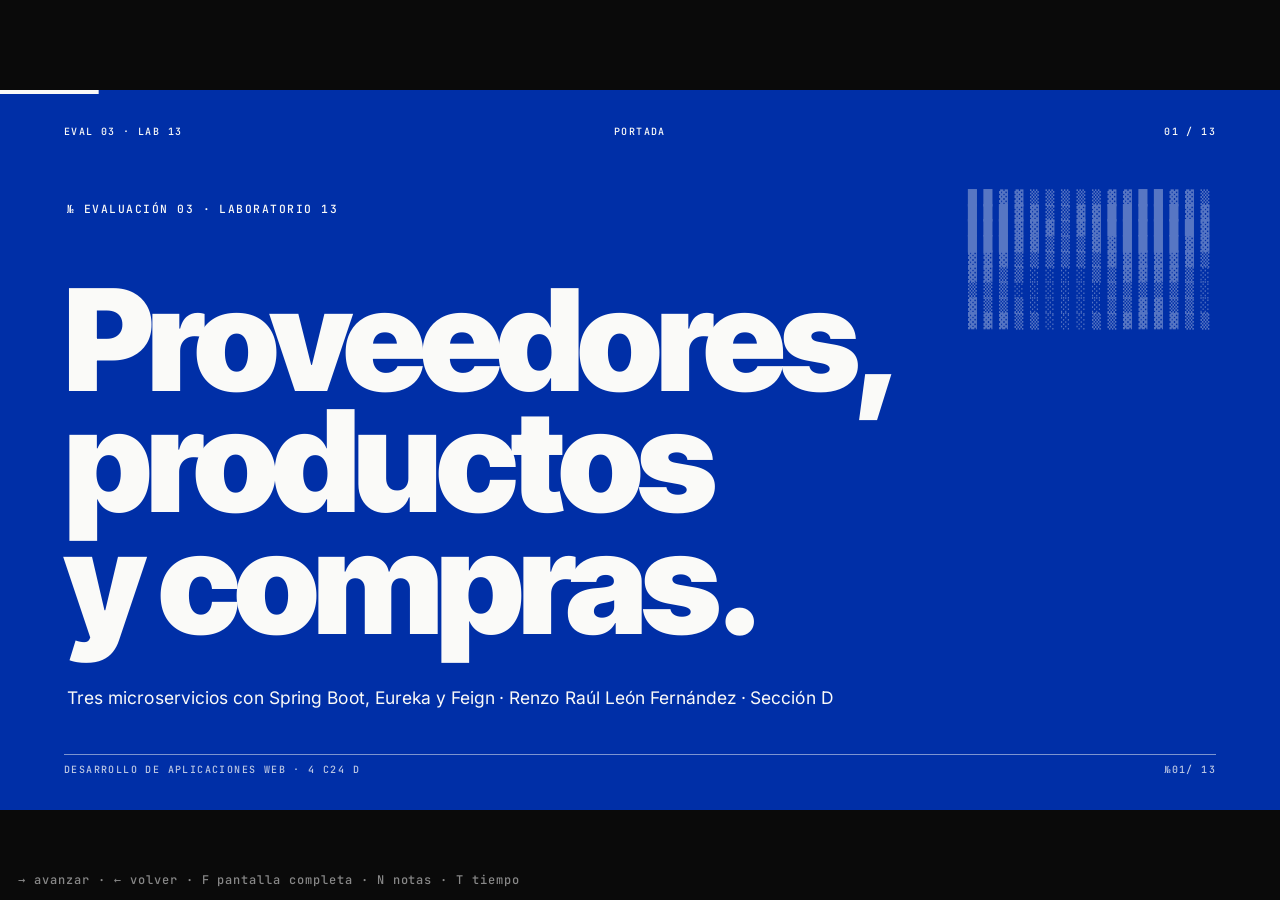
==== presentacion/index.html @ 19fa61cd "Agrega la presentación para la sustentación" ====
<!DOCTYPE html>
<html lang="es">
<head>
<meta charset="UTF-8">
<meta name="viewport" content="width=device-width, initial-scale=1">
<title>Proveedores y compras</title>
<link rel="stylesheet" href="fuentes.css">
<style>
:root{
  --ikb:#002FA7; --paper:#fafaf8; --ink:#0a0a0a; --gris:#ecebe6; --gris2:#d9d8d2; --rojo:#c8102e;
  --disp:'Inter Tight','Inter',system-ui,sans-serif; --body:'Inter',system-ui,sans-serif; --mono:'JetBrains Mono',ui-monospace,monospace;
  --e:cubic-bezier(.2,.7,.1,1);
}
*{box-sizing:border-box;margin:0;padding:0;border-radius:0}
html,body{height:100%;background:var(--ink);overflow:hidden}
body{font-family:var(--body);color:var(--ink);-webkit-font-smoothing:antialiased}

/* Lienzo fijo 1920x1080 que se escala a la ventana */
#escenario{position:absolute;left:50%;top:50%;width:1920px;height:1080px;transform-origin:0 0}
.slide{position:absolute;inset:0;padding:72px 96px;display:none;background:var(--paper);overflow:hidden}
.slide.is-active{display:block}
.slide.ikb{background:var(--ikb);color:var(--paper)}
.slide.negro{background:var(--ink);color:var(--paper)}

/* Cromo de cada diapositiva */
.cromo{position:absolute;left:96px;right:96px;display:flex;justify-content:space-between;font:500 15px/1 var(--mono);text-transform:uppercase;letter-spacing:.14em}
.cromo.arriba{top:56px}
.cromo.abajo{bottom:52px;border-top:1px solid currentColor;padding-top:16px;opacity:.75}
.cromo span:nth-child(2){position:absolute;left:50%;transform:translateX(-50%)}

/* Tipografía */
.etq{font:500 17px/1 var(--mono);text-transform:uppercase;letter-spacing:.16em;color:var(--ikb)}
.ikb .etq,.negro .etq{color:var(--paper);opacity:.8}
h1,h2,h3{font-family:var(--disp);font-weight:900;letter-spacing:-.025em}
h2{font-size:92px;line-height:.98}
h3{font-size:34px;line-height:1.05;font-weight:800;letter-spacing:-.015em}
p{font-size:24px;line-height:1.4}
.mono{font-family:var(--mono)}
.az{color:var(--ikb)}
.linea{border-top:1px solid currentColor}

/* Fragmentos: aparecen con la flecha */
.f{opacity:0;transform:translateY(28px);transition:opacity .5s var(--e),transform .6s var(--e)}
.f.on{opacity:1;transform:none}
.f.izq{transform:translateX(-40px)}
.f.izq.on{transform:none}
.f.corte{opacity:1;transform:none;clip-path:inset(0 100% 0 0);transition:clip-path .8s var(--e)}
.f.corte.on{clip-path:inset(0 0 0 0)}

/* Entrada de cada diapositiva */
.slide.entra .ent{animation:sube .8s var(--e) both}
.slide.entra .ent:nth-child(2){animation-delay:.08s}
.slide.entra .ent:nth-child(3){animation-delay:.16s}
@keyframes sube{from{opacity:0;transform:translateY(40px)}to{opacity:1;transform:none}}

/* Cortina azul entre diapositivas */
#cortina{position:absolute;inset:0;background:var(--ikb);transform:translateX(-101%);z-index:40;pointer-events:none}
#cortina.pasa{animation:cortina .7s cubic-bezier(.7,0,.2,1) forwards}
@keyframes cortina{0%{transform:translateX(-101%)}48%,52%{transform:translateX(0)}100%{transform:translateX(101%)}}

/* Barra de progreso */
#progreso{position:absolute;top:0;left:0;height:6px;background:var(--ikb);z-index:30;transition:width .6s var(--e)}
.ikb ~ #progreso{background:var(--paper)}

/* ---------- 01 Portada ---------- */
#matriz{position:absolute;top:150px;right:96px;font:400 22px/1.05 var(--mono);letter-spacing:10px;opacity:.35;white-space:pre}
.portada h1{position:absolute;left:96px;bottom:250px;font-size:212px;line-height:.86;letter-spacing:-.045em}
.portada .sub{position:absolute;left:100px;bottom:150px;font-size:26px;opacity:.9}
.portada .num{position:absolute;left:100px;top:170px}

/* ---------- 02 Enunciado ---------- */
.enunciado h2{position:absolute;left:96px;right:96px;top:300px;font-size:150px;line-height:.92;letter-spacing:-.04em}
.enunciado .nota{position:absolute;left:96px;bottom:150px;width:760px;padding-top:20px}

/* ---------- 03 Tres servicios ---------- */
.tres{display:grid;grid-template-columns:repeat(16,1fr);position:absolute;inset:150px 96px 130px}
.tres .heroe{grid-column:1/7;background:var(--ink);color:var(--paper);padding:56px;display:flex;flex-direction:column;justify-content:space-between}
.tres .heroe h2{font-size:84px}
.tres .cards{grid-column:7/17;display:grid;grid-template-rows:repeat(3,1fr);border:1px solid var(--ink);border-left:0}
.tres .card{display:grid;grid-template-columns:240px 1fr;align-items:center;border-bottom:1px solid var(--ink);padding:0 48px}
.tres .card:last-child{border-bottom:0}
.tres .card b{font:700 76px/1 var(--mono);color:var(--ikb);letter-spacing:-.04em}
.tres .card h3{margin-bottom:10px}

/* ---------- 04 Arquitectura ---------- */
.arq svg{position:absolute;left:96px;top:318px;width:1728px;height:660px;overflow:visible}
.arq text{font-family:var(--disp)}
.arq .caja{fill:var(--paper);stroke:var(--ink);stroke-width:2}
.arq .trazo{fill:none;stroke-dasharray:var(--l);stroke-dashoffset:var(--l);transition:stroke-dashoffset 1.1s var(--e)}
.arq .f.on .trazo,.arq .trazo.f.on{stroke-dashoffset:0}
.arq .paquete{fill:var(--ikb);opacity:0}
.arq .on .paquete{animation:viaje 2.4s var(--e) .9s infinite}
@keyframes viaje{0%{offset-distance:0%;opacity:1}70%{offset-distance:100%;opacity:1}100%{offset-distance:100%;opacity:0}}

/* ---------- 05 Flujo ---------- */
.flujo .eje{position:absolute;left:96px;right:96px;top:470px;height:1px;background:var(--ink)}
.flujo .marca{position:absolute;top:448px;left:96px;width:44px;height:44px;background:var(--ikb);transition:transform .8s var(--e)}
.flujo .nodos{position:absolute;left:96px;right:96px;top:410px;display:grid;grid-template-columns:repeat(5,1fr)}
.flujo .nodo{padding-top:110px;padding-right:40px;border-left:1px solid var(--ink);padding-left:20px}
.flujo .nodo .mono{font-size:17px;letter-spacing:.12em;color:var(--ikb)}
.flujo .nodo h3{font-size:44px;margin:14px 0 18px}
.flujo .nodo p{font-size:23px}

/* ---------- 06 Torres ---------- */
.torre .barras{position:absolute;left:96px;right:96px;bottom:150px;height:600px;display:grid;grid-template-columns:repeat(16,1fr);align-items:end}
.torre .col{display:flex;flex-direction:column;justify-content:flex-end;height:100%}
.torre .barra{background:var(--ikb);height:0;transition:height 1.2s var(--e)}
.torre .on .barra{height:var(--h)}
.torre .cifra{font:700 72px/1 var(--mono);color:var(--ikb);margin-top:22px;letter-spacing:-.03em}
.torre .det{border-top:1px solid var(--ink);margin-top:10px;padding-top:10px;font:500 16px/1.3 var(--mono);text-transform:uppercase;letter-spacing:.1em}
.torre .signo{font:900 120px/1 var(--disp);align-self:center;text-align:center;margin-bottom:120px}
.torre .total .barra{background:var(--ink)}
.torre .total .cifra{color:var(--ink)}

/* ---------- 07 Validaciones ---------- */
.seis{position:absolute;inset:330px 96px 130px;display:grid;grid-template-columns:repeat(3,1fr);grid-template-rows:repeat(2,1fr);border-top:1px solid var(--ink);border-left:1px solid var(--ink)}
.seis>div{border-right:1px solid var(--ink);border-bottom:1px solid var(--ink);padding:36px 40px;display:flex;flex-direction:column;justify-content:space-between}
.seis .cod{font:700 64px/1 var(--mono);color:var(--rojo);letter-spacing:-.03em}
.seis .cod.n4{color:var(--ink)}
.seis h3{font-size:32px}
.seis p{font-size:19px;opacity:.75}

/* ---------- 08 Perfiles ---------- */
.libro{position:absolute;left:96px;right:96px;top:330px}
.libro .fila{display:grid;grid-template-columns:3fr 3fr 4fr 4fr 2fr;border-top:1px solid var(--ink);padding:46px 0;align-items:baseline}
.libro .fila:last-child{border-bottom:1px solid var(--ink)}
.libro .cab{font:500 16px/1 var(--mono);text-transform:uppercase;letter-spacing:.14em;opacity:.6;padding:18px 0}
.libro .fila .perfil{font:900 88px/1 var(--disp);letter-spacing:-.03em}
.libro .fila div{font-size:24px}
.libro .fila .m{font-family:var(--mono);font-size:22px}
.libro .prod .perfil{color:var(--ikb)!important}

/* ---------- 09 Postman ---------- */
.hbar{position:absolute;left:96px;right:96px;top:360px}
.hbar .r{display:grid;grid-template-columns:340px 1fr 120px;align-items:center;height:110px;border-top:1px solid var(--ink)}
.hbar .r:last-child{border-bottom:1px solid var(--ink)}
.hbar .cod{font:700 44px/1 var(--mono)}
.hbar .cod small{display:block;font:500 15px/1.4 var(--mono);letter-spacing:.1em;text-transform:uppercase;opacity:.6;margin-top:6px}
.hbar .b{height:46px;background:var(--ikb);width:0;transition:width 1.1s var(--e)}
.hbar .r.err .b{background:var(--ink)}
.hbar .on .b{width:var(--w)}
.hbar .n{font:700 52px/1 var(--mono);text-align:right}

/* ---------- 10 Imagen ---------- */
.foto .marco{position:absolute;left:96px;right:96px;top:120px;height:560px;overflow:hidden;border:1px solid var(--ink);background:#fff}
.foto .marco img{width:100%;display:block;transform:translateY(0);transition:transform 2.6s var(--e)}
.foto .marco.on img{transform:translateY(-51%)}
.foto .titulo{position:absolute;left:96px;top:722px;width:860px}
.foto .kpis{position:absolute;left:96px;right:96px;bottom:130px;display:grid;grid-template-columns:10fr 3fr 3fr 3fr;gap:0;align-items:end}
.foto .kpi{border-left:1px solid var(--ink);padding-left:24px}
.foto .kpi b{font:700 68px/1 var(--mono);color:var(--ikb);letter-spacing:-.03em}
.foto .kpi span{display:block;font:500 16px/1.3 var(--mono);text-transform:uppercase;letter-spacing:.1em;margin-top:8px}

/* ---------- 11 Dificultad ---------- */
.difi h2{position:absolute;left:96px;top:250px;font-size:132px;line-height:.92;letter-spacing:-.04em}
.difi .exp{position:absolute;left:96px;top:560px;width:1000px}
.difi .banda{position:absolute;left:0;right:0;bottom:0;height:300px;background:var(--ink);color:var(--paper);padding:56px 96px;display:grid;grid-template-columns:4fr 12fr;align-items:start}
.difi .banda h3{font-size:46px;line-height:1.1}

/* ---------- 12 Conclusiones ---------- */
.micro{position:absolute;inset:290px 96px 130px;display:grid;grid-template-columns:repeat(3,1fr);grid-template-rows:repeat(2,1fr);border-top:1px solid var(--ink);border-left:1px solid var(--ink)}
.micro>div{border-right:1px solid var(--ink);border-bottom:1px solid var(--ink);padding:34px 40px}
.micro .mono{font-size:46px;font-weight:700;color:var(--ikb)}
.micro p{font-size:23px;margin-top:22px}
.micro .acento{background:var(--ikb);color:var(--paper)}
.micro .acento .mono{color:var(--paper)}

/* ---------- 13 Cierre ---------- */
.cierre .bloque{position:absolute;left:0;top:0;bottom:0;width:58%;background:var(--ikb);color:var(--paper);padding:72px 96px}
.cierre .bloque h2{position:absolute;left:96px;bottom:240px;font-size:220px;line-height:.85;letter-spacing:-.05em}
.cierre #matriz2{position:absolute;top:160px;right:72px;font:400 22px/1.05 var(--mono);letter-spacing:10px;opacity:.35;white-space:pre}
.cierre .lado{position:absolute;left:62%;right:96px;top:250px}
.cierre .lado div{border-top:1px solid var(--ink);padding:30px 0}
.cierre .lado b{font:700 60px/1 var(--mono);color:var(--ikb);display:block;margin-bottom:8px}
.cierre .repo{position:absolute;left:62%;right:96px;bottom:150px;font:500 20px/1.4 var(--mono)}
.cierre .cromo.arriba{color:var(--paper)}
.cierre .cromo.arriba span:nth-child(3){color:var(--ink)}
.cierre .bloque .etq{position:absolute;top:150px;left:96px;color:var(--paper);opacity:.75}
.tres .heroe .etq{color:var(--paper);opacity:.6}

/* ---------- Notas y temporizador ---------- */
.notes{display:none}
#panel{position:fixed;left:0;right:0;bottom:0;max-height:45vh;overflow:auto;background:var(--ink);color:var(--paper);font:400 19px/1.55 var(--body);padding:22px 32px 26px;border-top:4px solid var(--ikb);transform:translateY(100%);transition:transform .35s var(--e);z-index:50}
#panel.abierto{transform:none}
#panel b{color:#9fb6ff}
#panel .t{font:500 13px/1 var(--mono);letter-spacing:.14em;text-transform:uppercase;opacity:.6;margin-bottom:10px}
#reloj{position:fixed;top:14px;right:18px;z-index:60;font:700 18px/1 var(--mono);background:var(--ink);color:var(--paper);padding:10px 14px;border:1px solid var(--paper);display:none}
#reloj.ver{display:block}
#reloj.tarde{background:var(--rojo)}
#ayuda{position:fixed;left:18px;bottom:14px;z-index:45;font:500 12px/1 var(--mono);color:#888;letter-spacing:.08em;transition:opacity .6s}

@media (prefers-reduced-motion: reduce){
  .f,.f.corte,.trazo,.barra,.b,.marca,.foto .marco img{transition:none!important}
  #cortina.pasa,.slide.entra .ent,.arq .on .paquete{animation:none!important}
}
</style>
</head>
<body>
<div id="escenario">

<!-- 01 · Portada (S01 Cover) -->
<section class="slide ikb portada" data-tema="Portada">
  <div class="etq num ent">№ Evaluación 03 · Laboratorio 13</div>
  <div id="matriz"></div>
  <h1 class="ent">Proveedores,<br>productos<br>y compras.</h1>
  <p class="sub ent">Tres microservicios con Spring Boot, Eureka y Feign · Renzo Raúl León Fernández · Sección D</p>
  <aside class="notes">
    <p>Buenos días, profesor. Soy <b>Renzo León</b>, sección D.</p>
    <p>Me tocó el <b>laboratorio 13: gestión de proveedores y compras</b>.</p>
    <p>En unos seis minutos les muestro cómo lo separé en microservicios, cómo se guardan los datos y qué pasa cuando llega información inválida.</p>
  </aside>
</section>

<!-- 02 · Problema (S03 Statement) -->
<section class="slide enunciado" data-tema="El problema">
  <div class="etq ent" style="position:absolute;top:220px;left:96px">№ 02 · Situación</div>
  <h2 class="ent">Una empresa necesita <span class="az">controlar</span> proveedores, productos y compras.</h2>
  <div class="nota linea f"><p>Objetivo: crear Proveedor, Producto y Compra con detalles, cada uno como un servicio independiente con su propia base de datos.</p></div>
  <aside class="notes">
    <p>El problema es simple: una empresa quiere <b>controlar</b> a quién le compra, qué productos tiene y qué compras hizo.</p>
    <p>→ El objetivo: <b>tres servicios</b>, Proveedor, Producto y Compra, y la compra con sus <b>detalles</b>.</p>
  </aside>
</section>

<!-- 03 · Tres servicios (S13 Three Forces Cards) -->
<section class="slide" data-tema="Separación">
  <div class="tres">
    <div class="heroe ent">
      <div class="etq">№ 03 · Diseño</div>
      <h2>Tres servicios.<br>Tres bases.<br>Una tarea cada uno.</h2>
    </div>
    <div class="cards">
      <div class="card f"><b>8081</b><div><h3>proveedor-service</h3><p>CRUD de proveedores. Valida el RUC y que no se repita.</p></div></div>
      <div class="card f"><b>8082</b><div><h3>producto-service</h3><p>CRUD de productos. Antes de guardar, confirma que el proveedor exista.</p></div></div>
      <div class="card f"><b>8083</b><div><h3>compra-service</h3><p>Registra la compra con sus detalles y calcula subtotales y total.</p></div></div>
    </div>
  </div>
  <aside class="notes">
    <p>¿<b>Por qué tres servicios</b>? Porque son tres responsabilidades distintas.</p>
    <p>→ <b>Proveedor</b>: registra empresas y valida el RUC.</p>
    <p>→ <b>Producto</b>: cada producto pertenece a un proveedor, y lo verifica antes de guardar.</p>
    <p>→ <b>Compra</b>: arma la compra con sus detalles y hace los cálculos.</p>
    <p>Cada uno tiene su <b>propio puerto y su propia base</b>, así un cambio en uno no rompe a los demás.</p>
  </aside>
</section>

<!-- 04 · Arquitectura (S17 System Diagram) -->
<section class="slide arq" data-tema="Arquitectura">
  <div class="etq ent" style="margin-top:84px">№ 04 · Arquitectura</div>
  <h2 class="ent" style="font-size:72px;margin-top:18px">Se encuentran por nombre, no por dirección.</h2>
  <svg viewBox="0 0 1728 700">
    <defs>
      <marker id="pta" viewBox="0 0 10 10" refX="9" refY="5" markerWidth="7" markerHeight="7" orient="auto"><path d="M0 0L10 5L0 10z" fill="#002FA7"/></marker>
    </defs>
    <g class="f">
      <rect class="caja" x="0" y="40" width="440" height="150"/>
      <text x="32" y="98" font-size="34" font-weight="800">proveedor-service</text>
      <text x="32" y="148" font-size="24" font-family="JetBrains Mono" fill="#002FA7">:8081</text>
      <rect class="caja" x="644" y="40" width="440" height="150"/>
      <text x="676" y="98" font-size="34" font-weight="800">producto-service</text>
      <text x="676" y="148" font-size="24" font-family="JetBrains Mono" fill="#002FA7">:8082</text>
      <rect class="caja" x="1288" y="40" width="440" height="150"/>
      <text x="1320" y="98" font-size="34" font-weight="800">compra-service</text>
      <text x="1320" y="148" font-size="24" font-family="JetBrains Mono" fill="#002FA7">:8083</text>
    </g>
    <g class="f">
      <path class="trazo" style="--l:90" d="M220 190 V280" stroke="#0a0a0a" stroke-width="2"/>
      <path class="trazo" style="--l:90" d="M864 190 V280" stroke="#0a0a0a" stroke-width="2"/>
      <path class="trazo" style="--l:90" d="M1508 190 V280" stroke="#0a0a0a" stroke-width="2"/>
      <rect x="60" y="280" width="320" height="86" fill="#0a0a0a"/><text x="88" y="334" font-size="26" font-family="JetBrains Mono" fill="#fafaf8">bd_proveedor_dev</text>
      <rect x="704" y="280" width="320" height="86" fill="#0a0a0a"/><text x="736" y="334" font-size="26" font-family="JetBrains Mono" fill="#fafaf8">bd_producto_dev</text>
      <rect x="1348" y="280" width="320" height="86" fill="#0a0a0a"/><text x="1394" y="334" font-size="26" font-family="JetBrains Mono" fill="#fafaf8">bd_compra_dev</text>
    </g>
    <g class="f">
      <rect x="0" y="560" width="1728" height="110" fill="#002FA7"/>
      <text x="32" y="628" font-size="34" font-weight="800" fill="#fafaf8">eureka-server :8761</text>
      <text x="1696" y="628" font-size="24" fill="#fafaf8" text-anchor="end" font-family="JetBrains Mono">REGISTRO · NOMBRE → DIRECCIÓN</text>
      <path class="trazo" style="--l:520" d="M20 190 V560" stroke="#002FA7" stroke-width="2" stroke-dasharray="8 8"/>
      <path class="trazo" style="--l:520" d="M664 190 V560" stroke="#002FA7" stroke-width="2"/>
      <path class="trazo" style="--l:520" d="M1708 190 V560" stroke="#002FA7" stroke-width="2"/>
    </g>
    <g class="f">
      <path id="fe1" class="trazo" style="--l:210" d="M1288 115 H1090" stroke="#002FA7" stroke-width="4" marker-end="url(#pta)"/>
      <path id="fe2" class="trazo" style="--l:210" d="M644 115 H446" stroke="#002FA7" stroke-width="4" marker-end="url(#pta)"/>
      <path class="trazo" style="--l:1500" d="M1400 40 V0 H330 V34" stroke="#002FA7" stroke-width="4" fill="none" marker-end="url(#pta)"/>
      <rect class="paquete" width="16" height="16" x="-8" y="-8" style="offset-path:path('M1288 115 H1090')"/>
      <rect class="paquete" width="16" height="16" x="-8" y="-8" style="offset-path:path('M644 115 H446')"/>
      <text x="1189" y="100" font-size="22" font-family="JetBrains Mono" fill="#002FA7" text-anchor="middle">FEIGN</text>
      <text x="545" y="100" font-size="22" font-family="JetBrains Mono" fill="#002FA7" text-anchor="middle">FEIGN</text>
      <text x="865" y="-14" font-size="22" font-family="JetBrains Mono" fill="#002FA7" text-anchor="middle">FEIGN · COMPRA → PROVEEDOR</text>
    </g>
  </svg>
  <aside class="notes">
    <p>→ Los <b>tres servicios</b>, cada uno en su puerto.</p>
    <p>→ Cada uno con <b>su base</b>. Ninguno lee las tablas del otro.</p>
    <p>→ Todos se registran en <b>Eureka</b>: es como una agenda, guarda el nombre y la dirección de cada servicio.</p>
    <p>→ Cuando compra necesita datos, usa <b>Feign</b>: pregunta por el nombre "producto-service" y Eureka le dice dónde está. <b>No hay IP ni puerto escritos en el código.</b></p>
  </aside>
</section>

<!-- 05 · Flujo de una compra (S11 Horizontal Timeline) -->
<section class="slide flujo" data-tema="Flujo" data-gancho="linea">
  <div class="etq ent" style="margin-top:84px">№ 05 · Registrar una compra</div>
  <h2 class="ent" style="font-size:80px;margin-top:18px">Antes de guardar, se verifica todo.</h2>
  <div class="eje"></div>
  <div class="marca"></div>
  <div class="nodos">
    <div class="nodo f"><div class="mono">PASO 1</div><h3>Llega el POST</h3><p>Proveedor, fecha y la lista de detalles.</p></div>
    <div class="nodo f"><div class="mono">PASO 2</div><h3>¿Existe el proveedor?</h3><p>Se consulta a proveedor-service.</p></div>
    <div class="nodo f"><div class="mono">PASO 3</div><h3>¿Y cada producto?</h3><p>Debe existir y ser de ese mismo proveedor.</p></div>
    <div class="nodo f"><div class="mono">PASO 4</div><h3>Calcula</h3><p>Subtotal = cantidad × precio. Total = suma.</p></div>
    <div class="nodo f"><div class="mono">PASO 5</div><h3>Guarda · 201</h3><p>La compra y sus detalles, juntos.</p></div>
  </div>
  <aside class="notes">
    <p>Así se registra una compra, paso a paso.</p>
    <p>→ Llega el POST. → Primero pregunta si el <b>proveedor existe</b>. → Luego cada producto: que exista y que sea <b>del mismo proveedor</b>.</p>
    <p>→ Recién ahí <b>calcula</b>: el cliente no manda el total, lo calcula el servicio. → Y guarda todo junto: <b>201 Created</b>.</p>
    <p>Si algo falla en el camino, <b>no se guarda nada</b>.</p>
  </aside>
</section>

<!-- 06 · Prueba de aceptación (S06 KPI Tower) -->
<section class="slide torre" data-tema="Prueba de aceptación" data-gancho="contar">
  <div class="etq ent" style="margin-top:84px">№ 06 · Prueba de aceptación</div>
  <h2 class="ent" style="font-size:80px;margin-top:18px">Una compra, dos productos.</h2>
  <div class="barras">
    <div class="col f" style="grid-column:1/5;--h:389px"><div class="barra"></div><div class="cifra" data-fin="5000" data-dec="2">0</div><div class="det">Laptop Lenovo 14<br>2 × 2500.00</div></div>
    <div class="signo f" style="grid-column:5/7">+</div>
    <div class="col f" style="grid-column:7/11;--h:11px"><div class="barra"></div><div class="cifra" data-fin="136.5" data-dec="2">0</div><div class="det">Mouse inalámbrico<br>3 × 45.50</div></div>
    <div class="signo f" style="grid-column:11/13">=</div>
    <div class="col total f" style="grid-column:13/17;--h:400px"><div class="barra"></div><div class="cifra" data-fin="5136.5" data-dec="2">0</div><div class="det">Total de la compra<br>Respuesta 201 Created</div></div>
  </div>
  <aside class="notes">
    <p>Esta es la <b>prueba de aceptación</b> que pide el laboratorio.</p>
    <p>→ Dos laptops a 2500: <b>5000</b>. → Tres mouse a 45.50: <b>136.50</b>.</p>
    <p>→ El total: <b>5136.50</b>. Lo comprobé en Postman y en la tabla de la base.</p>
    <p>Las barras están a escala: por eso el mouse casi no se ve.</p>
  </aside>
</section>

<!-- 07 · Validaciones (S04 Six Cells) -->
<section class="slide" data-tema="Datos inválidos">
  <div class="etq ent" style="margin-top:84px">№ 07 · Información inválida</div>
  <h2 class="ent" style="font-size:80px;margin-top:18px">Si el dato está mal, no entra.</h2>
  <div class="seis">
    <div class="f"><span class="cod">400</span><div><h3>RUC inválido</h3><p>11 dígitos, empieza con 10, 15, 17 o 20.</p></div></div>
    <div class="f"><span class="cod">400</span><div><h3>RUC repetido</h3><p>Dos proveedores no comparten RUC.</p></div></div>
    <div class="f"><span class="cod">400</span><div><h3>Nombre vacío</h3><p>Nombre y razón social son obligatorios.</p></div></div>
    <div class="f"><span class="cod">400</span><div><h3>Cantidad cero</h3><p>Cada detalle necesita cantidad mayor a 0.</p></div></div>
    <div class="f"><span class="cod">400</span><div><h3>Otro proveedor</h3><p>No se compra un producto ajeno.</p></div></div>
    <div class="f"><span class="cod n4">404</span><div><h3>No existe</h3><p>Proveedor, producto o compra inexistente.</p></div></div>
  </div>
  <aside class="notes">
    <p>¿Qué pasa cuando llega <b>información inválida</b>?</p>
    <p>Primero la revisa el <b>DTO</b> con sus validaciones, antes de tocar la base.</p>
    <p>→ RUC mal escrito → RUC repetido → nombre vacío → cantidad cero: responde <b>400</b> y dice qué campo falló.</p>
    <p>→ Producto de otro proveedor: es una regla de negocio, también 400. → Si el registro no existe: <b>404</b>.</p>
    <p>Todo eso lo arma el <b>GlobalExceptionHandler</b>, con un mismo formato de mensaje.</p>
  </aside>
</section>

<!-- 08 · Perfiles (S20 Stacked Ledger) -->
<section class="slide" data-tema="Perfiles">
  <div class="etq ent" style="margin-top:84px">№ 08 · Perfiles YAML</div>
  <h2 class="ent" style="font-size:80px;margin-top:18px">El mismo código, tres ambientes.</h2>
  <div class="libro">
    <div class="fila cab"><div>Perfil</div><div>Puerto</div><div>Base de datos</div><div>Tablas</div><div>SQL</div></div>
    <div class="fila f"><div class="perfil">dev</div><div class="m">8081 · 8082 · 8083</div><div class="m">bd_*_dev</div><div>Se crean solas</div><div>Sí</div></div>
    <div class="fila f"><div class="perfil">test</div><div class="m">8181 · 8182 · 8183</div><div class="m">bd_*_test</div><div>Se crean solas</div><div>Sí</div></div>
    <div class="fila prod f"><div class="perfil">prod</div><div class="m">9081 · 9082 · 9083</div><div class="m">DB_URL</div><div>Solo se verifican</div><div>No</div></div>
  </div>
  <aside class="notes">
    <p>Los <b>perfiles</b>: el mismo código corre en tres ambientes, cambiando solo el YAML.</p>
    <p>Se elige con la variable <b>PROFILE_ACTIVE</b>; si no se pone, es dev.</p>
    <p>→ dev y → test crean sus tablas solas. → En <b>prod</b> la base y la clave vienen de variables de entorno, y las tablas <b>solo se validan</b>: por eso antes se corre el script.sql.</p>
  </aside>
</section>

<!-- 09 · Postman (S07 H-Bar Chart) -->
<section class="slide" data-tema="Pruebas">
  <div class="etq ent" style="margin-top:84px">№ 09 · Postman</div>
  <h2 class="ent" style="font-size:80px;margin-top:18px">35 peticiones. 35 respuestas esperadas.</h2>
  <div class="hbar">
    <div class="r f" style="--w:100%"><div class="cod">200<small>OK · listar, buscar, editar</small></div><div class="b"></div><div class="n">14</div></div>
    <div class="r f" style="--w:64.3%"><div class="cod">201<small>Created · registros</small></div><div class="b"></div><div class="n">9</div></div>
    <div class="r err f" style="--w:42.9%"><div class="cod">400<small>Datos inválidos</small></div><div class="b"></div><div class="n">6</div></div>
    <div class="r err f" style="--w:42.9%"><div class="cod">404<small>No existe</small></div><div class="b"></div><div class="n">6</div></div>
  </div>
  <aside class="notes">
    <p>Lo probé todo en <b>Postman</b>: una colección de <b>35 peticiones</b>, en orden.</p>
    <p>→ 14 consultas y ediciones con 200. → 9 registros con 201.</p>
    <p>→ Y los errores también son pruebas: <b>6 con 400</b> y <b>6 con 404</b>. Todas devolvieron el código esperado.</p>
  </aside>
</section>

<!-- 10 · Evidencia (S22 Image Hero) -->
<section class="slide foto" data-tema="Evidencia">
  <div class="marco f"><img src="img/postman-compra.png" alt="Respuesta de Postman al registrar la compra"></div>
  <div class="titulo ent"><div class="etq">№ 10 · Evidencia real</div><h2 style="font-size:76px;margin-top:14px">201 Created.<br>Total: 5136.5</h2></div>
  <div class="kpis">
    <div></div>
    <div class="kpi f"><b>3</b><span>Servicios en Eureka</span></div>
    <div class="kpi f"><b>4</b><span>Tablas con datos</span></div>
    <div class="kpi f"><b>0</b><span>Pruebas fallidas</span></div>
  </div>
  <aside class="notes">
    <p>Esta es la <b>captura real</b> de Postman con la compra.</p>
    <p>→ Al bajar se ven los detalles, el proveedor y el <b>total 5136.5</b>.</p>
    <p>→ Los tres servicios estaban en Eureka, → las cuatro tablas guardaron los datos, → y ninguna prueba falló.</p>
    <p>Si quiere, profesor, lo levanto en vivo.</p>
  </aside>
</section>

<!-- 11 · Dificultad (S12 Manifesto + Ink Banner) -->
<section class="slide difi" data-tema="Dificultad">
  <div class="etq ent" style="position:absolute;top:190px;left:96px">№ 11 · Dificultad</div>
  <h2 class="ent">Todo respondía 500.<br><span class="az">El código estaba bien.</span></h2>
  <p class="exp f">Ya existía una base con el mismo nombre, creada en una práctica anterior, y su tabla tenía otras columnas.</p>
  <div class="banda f">
    <div class="etq" style="color:#fafaf8;opacity:.7">Solución</div>
    <h3>Moví la tabla vieja a una base de respaldo, sin perder datos, y el servicio creó la suya. Ahora reviso que cada proyecto use un nombre de base propio.</h3>
  </div>
  <aside class="notes">
    <p>La <b>dificultad</b>: producto-service respondía <b>500</b> en todo, y el código estaba bien.</p>
    <p>→ La causa: ya había una base <b>bd_producto_dev</b> de una práctica anterior, con otras columnas.</p>
    <p>→ La solución: moverla a un <b>respaldo</b> y dejar que el servicio cree la suya. Aprendí a revisar los nombres de base antes de ejecutar.</p>
  </aside>
</section>

<!-- 12 · Conclusiones (S16 Multi-card Brief) -->
<section class="slide" data-tema="Conclusiones">
  <div class="etq ent" style="margin-top:84px">№ 12 · Conclusiones</div>
  <h2 class="ent" style="font-size:80px;margin-top:18px">Cinco aprendizajes.</h2>
  <div class="micro">
    <div class="f"><div class="mono">01</div><p>Cada microservicio con una sola responsabilidad y su propia base: un cambio no obliga a tocar los demás.</p></div>
    <div class="f"><div class="mono">02</div><p>Eureka evita escribir direcciones y puertos fijos: cada servicio se encuentra por su nombre.</p></div>
    <div class="f"><div class="mono">03</div><p>Con Feign, consultar a otro servicio es declarar una interfaz, casi como escribir un controlador.</p></div>
    <div class="f"><div class="mono">04</div><p>Validar con DTO y un manejador general da mensajes claros y el código HTTP correcto.</p></div>
    <div class="f"><div class="mono">05</div><p>Los perfiles cambian de ambiente tocando solo la configuración, no el código.</p></div>
    <div class="acento f"><div class="mono">35/35</div><p>Pruebas en Postman con el resultado esperado.</p></div>
  </div>
  <aside class="notes">
    <p>Cierro con <b>cinco aprendizajes</b>:</p>
    <p>→ una responsabilidad por servicio → Eureka y los nombres → Feign → validaciones claras → perfiles.</p>
    <p>→ Y el resultado: <b>35 de 35</b> pruebas correctas.</p>
  </aside>
</section>

<!-- 13 · Cierre (S09 Closing Manifesto) -->
<section class="slide cierre" data-tema="Cierre">
  <div class="bloque">
    <div class="etq">№ 13 · Fin</div>
    <div id="matriz2"></div>
    <h2 class="ent">Gracias.</h2>
    <p style="position:absolute;left:100px;bottom:150px;font-size:28px">¿Preguntas?</p>
  </div>
  <div class="lado">
    <div class="f"><b>3 + 1</b><span style="font-size:24px">microservicios y el servidor Eureka</span></div>
    <div class="f"><b>3</b><span style="font-size:24px">perfiles: dev, test y prod</span></div>
    <div class="f"><b>35</b><span style="font-size:24px">pruebas en Postman</span></div>
  </div>
  <div class="repo f">github.com/RXDG2908/<br>eval03-proveedores-compras</div>
  <aside class="notes">
    <p>Eso es todo, <b>gracias</b>. ¿Alguna pregunta?</p>
    <p class="t">Pregunta de la sustentación</p>
    <p><b>¿Por qué separó el sistema?</b> Son tres responsabilidades distintas; cada una cambia y corre por su cuenta.</p>
    <p><b>¿Cómo persiste?</b> Spring Data JPA en MySQL, cada servicio en su base. La compra guarda solo los ids del proveedor y de cada producto, y consulta sus datos con Feign. Solo compra y detalle tienen relación directa, porque viven en la misma base.</p>
    <p><b>¿Y si llega información inválida?</b> El DTO la detiene antes de guardar y responde 400 con el campo y el motivo; si no existe, 404. En ningún caso se guarda nada.</p>
  </aside>
</section>

<div id="cortina"></div>
<div id="progreso"></div>
</div>

<div id="panel"></div>
<div id="reloj">00:00</div>
<div id="ayuda">→ avanzar · ← volver · F pantalla completa · N notas · T tiempo</div>

<script>
(function () {
  var esc = document.getElementById('escenario');
  var slides = Array.prototype.slice.call(document.querySelectorAll('.slide'));
  var total = slides.length;
  var cortina = document.getElementById('cortina');
  var progreso = document.getElementById('progreso');
  var panel = document.getElementById('panel');
  var reloj = document.getElementById('reloj');
  var idx = 0, paso = 0, inicio = null, tecleado = '';

  // Escala el lienzo de 1920x1080 a la ventana
  function ajustar() {
    var s = Math.min(window.innerWidth / 1920, window.innerHeight / 1080);
    esc.style.transform = 'scale(' + s + ') translate(-50%,-50%)';
  }
  window.addEventListener('resize', ajustar);
  ajustar();

  // Encabezado y pie de cada diapositiva
  slides.forEach(function (s, i) {
    var n = String(i + 1).padStart(2, '0') + ' / ' + String(total).padStart(2, '0');
    var a = document.createElement('div');
    a.className = 'cromo arriba';
    a.innerHTML = '<span>Eval 03 · Lab 13</span><span>' + s.dataset.tema + '</span><span>' + n + '</span>';
    var b = document.createElement('div');
    b.className = 'cromo abajo';
    b.innerHTML = '<span>Desarrollo de Aplicaciones Web · 4 C24 D</span><span></span><span>№' + n.replace(' ', '') + '</span>';
    s.appendChild(a);
    if (!s.classList.contains('cierre')) s.appendChild(b);
  });

  function frags(s) { return Array.prototype.slice.call(s.querySelectorAll('.f')); }

  // Matriz de caracteres que "respira" en portada y cierre
  function matriz(id, filas, cols) {
    var el = document.getElementById(id);
    if (!el) return;
    var g = '░▒▓█';
    var t = 0;
    setInterval(function () {
      if (!el.closest('.slide').classList.contains('is-active')) return;
      var out = '';
      for (var y = 0; y < filas; y++) {
        for (var x = 0; x < cols; x++) {
          var v = Math.sin(x * 0.55 + t) + Math.cos(y * 0.7 - t * 0.8);
          out += g[Math.max(0, Math.min(3, Math.floor((v + 2) / 1.01)))];
        }
        out += '\n';
      }
      el.textContent = out;
      t += 0.12;
    }, 90);
  }
  matriz('matriz', 9, 16);
  matriz('matriz2', 8, 12);

  // Contadores de la prueba de aceptación
  function contar(el) {
    var fin = parseFloat(el.dataset.fin), dec = parseInt(el.dataset.dec || '0', 10);
    var t0 = performance.now(), dur = 1200;
    function cuadro(t) {
      var k = Math.min(1, (t - t0) / dur);
      var e = 1 - Math.pow(1 - k, 3);
      el.textContent = (fin * e).toFixed(dec);
      if (k < 1) requestAnimationFrame(cuadro);
    }
    requestAnimationFrame(cuadro);
  }

  function alMostrar(s, f) {
    f.classList.add('on');
    var c = f.querySelector('[data-fin]');
    if (c) contar(c);
    if (s.dataset.gancho === 'linea') {
      var n = frags(s).filter(function (x) { return x.classList.contains('on'); }).length;
      var ancho = (1920 - 192) / 5;
      s.querySelector('.marca').style.transform = 'translateX(' + ((n - 1) * ancho) + 'px)';
    }
  }

  function pintar(n, pasos, conCortina) {
    var cambiar = function () {
      slides.forEach(function (s, i) {
        s.classList.toggle('is-active', i === n);
        s.classList.remove('entra');
      });
      var s = slides[n];
      void s.offsetWidth;
      s.classList.add('entra');
      frags(s).forEach(function (f, i) {
        f.classList.toggle('on', i < pasos);
        var c = f.querySelector('[data-fin]');
        if (c) c.textContent = i < pasos ? parseFloat(c.dataset.fin).toFixed(2) : '0';
      });
      if (s.dataset.gancho === 'linea') {
        var m = s.querySelector('.marca');
        m.style.transform = 'translateX(' + (Math.max(0, pasos - 1) * (1920 - 192) / 5) + 'px)';
      }
      var nota = s.querySelector('.notes');
      panel.innerHTML = '<div class="t">Notas · ' + (n + 1) + ' de ' + total + ' · ' + s.dataset.tema + '</div>' + (nota ? nota.innerHTML : '');
      progreso.style.width = ((n + 1) / total * 100) + '%';
      progreso.style.background = s.classList.contains('ikb') ? '#fafaf8' : '#002FA7';
      history.replaceState(null, '', '#/' + (n + 1));
    };
    var reducido = window.matchMedia('(prefers-reduced-motion: reduce)').matches;
    if (conCortina && !reducido) {
      cortina.classList.remove('pasa');
      void cortina.offsetWidth;
      cortina.classList.add('pasa');
      setTimeout(cambiar, 330);
    } else {
      cambiar();
    }
    idx = n;
    paso = pasos;
  }

  function siguiente() {
    var f = frags(slides[idx]);
    if (paso < f.length) {
      alMostrar(slides[idx], f[paso]);
      paso++;
    } else if (idx < total - 1) {
      pintar(idx + 1, 0, true);
    }
  }

  function anterior() {
    var f = frags(slides[idx]);
    if (paso > 0) {
      paso--;
      f[paso].classList.remove('on');
      if (slides[idx].dataset.gancho === 'linea') {
        slides[idx].querySelector('.marca').style.transform = 'translateX(' + (Math.max(0, paso - 1) * (1920 - 192) / 5) + 'px)';
      }
    } else if (idx > 0) {
      pintar(idx - 1, frags(slides[idx - 1]).length, true);
    }
  }

  // Temporizador
  setInterval(function () {
    if (!inicio) return;
    var s = Math.floor((Date.now() - inicio) / 1000);
    reloj.textContent = String(Math.floor(s / 60)).padStart(2, '0') + ':' + String(s % 60).padStart(2, '0');
    reloj.classList.toggle('tarde', s >= 480);
  }, 250);

  document.addEventListener('keydown', function (e) {
    var k = e.key;
    if (k === 'ArrowRight' || k === ' ' || k === 'PageDown' || k === 'Enter' && !tecleado) { e.preventDefault(); siguiente(); }
    else if (k === 'ArrowLeft' || k === 'PageUp') { e.preventDefault(); anterior(); }
    else if (k === 'Home') pintar(0, 0, true);
    else if (k === 'End') pintar(total - 1, frags(slides[total - 1]).length, true);
    else if (k === 'f' || k === 'F') {
      if (!document.fullscreenElement) document.documentElement.requestFullscreen(); else document.exitFullscreen();
    }
    else if (k === 'n' || k === 'N') panel.classList.toggle('abierto');
    else if (k === 't' || k === 'T') {
      if (!inicio) inicio = Date.now();
      reloj.classList.toggle('ver');
    }
    else if (k === 'r' || k === 'R') { inicio = Date.now(); }
    else if (/^[0-9]$/.test(k)) { tecleado += k; }
    else if (k === 'Enter' && tecleado) {
      var n = Math.max(1, Math.min(total, parseInt(tecleado, 10)));
      tecleado = '';
      pintar(n - 1, 0, true);
    }
    else if (k === 'Escape') { panel.classList.remove('abierto'); tecleado = ''; }
    document.getElementById('ayuda').style.opacity = '0';
  });

  // Clic: mitad derecha avanza, mitad izquierda vuelve
  document.addEventListener('click', function (e) {
    if (e.target.closest('#panel')) return;
    if (e.clientX > window.innerWidth / 2) siguiente(); else anterior();
  });

  var m = /#\/(\d+)/.exec(location.hash);
  pintar(m ? Math.max(0, Math.min(total - 1, parseInt(m[1], 10) - 1)) : 0, 0, false);
})();
</script>
</body>
</html>
---- presentacion/fuentes.css ----
@font-face {
  font-family: 'Inter';
  font-style: normal;
  font-weight: 400;
  font-display: swap;
  src: url(fuentes/Inter-400-latin-ext.woff2) format('woff2');
  unicode-range: U+0100-02BA, U+02BD-02C5, U+02C7-02CC, U+02CE-02D7, U+02DD-02FF, U+0304, U+0308, U+0329, U+1D00-1DBF, U+1E00-1E9F, U+1EF2-1EFF, U+2020, U+20A0-20AB, U+20AD-20C4, U+2113, U+2C60-2C7F, U+A720-A7FF;
}
@font-face {
  font-family: 'Inter';
  font-style: normal;
  font-weight: 400;
  font-display: swap;
  src: url(fuentes/Inter-400-latin.woff2) format('woff2');
  unicode-range: U+0000-00FF, U+0131, U+0152-0153, U+02BB-02BC, U+02C6, U+02DA, U+02DC, U+0304, U+0308, U+0329, U+2000-206F, U+20AC, U+2122, U+2191, U+2193, U+2212, U+2215, U+FEFF, U+FFFD;
}
@font-face {
  font-family: 'Inter';
  font-style: normal;
  font-weight: 500;
  font-display: swap;
  src: url(fuentes/Inter-500-latin-ext.woff2) format('woff2');
  unicode-range: U+0100-02BA, U+02BD-02C5, U+02C7-02CC, U+02CE-02D7, U+02DD-02FF, U+0304, U+0308, U+0329, U+1D00-1DBF, U+1E00-1E9F, U+1EF2-1EFF, U+2020, U+20A0-20AB, U+20AD-20C4, U+2113, U+2C60-2C7F, U+A720-A7FF;
}
@font-face {
  font-family: 'Inter';
  font-style: normal;
  font-weight: 500;
  font-display: swap;
  src: url(fuentes/Inter-500-latin.woff2) format('woff2');
  unicode-range: U+0000-00FF, U+0131, U+0152-0153, U+02BB-02BC, U+02C6, U+02DA, U+02DC, U+0304, U+0308, U+0329, U+2000-206F, U+20AC, U+2122, U+2191, U+2193, U+2212, U+2215, U+FEFF, U+FFFD;
}
@font-face {
  font-family: 'Inter';
  font-style: normal;
  font-weight: 600;
  font-display: swap;
  src: url(fuentes/Inter-600-latin-ext.woff2) format('woff2');
  unicode-range: U+0100-02BA, U+02BD-02C5, U+02C7-02CC, U+02CE-02D7, U+02DD-02FF, U+0304, U+0308, U+0329, U+1D00-1DBF, U+1E00-1E9F, U+1EF2-1EFF, U+2020, U+20A0-20AB, U+20AD-20C4, U+2113, U+2C60-2C7F, U+A720-A7FF;
}
@font-face {
  font-family: 'Inter';
  font-style: normal;
  font-weight: 600;
  font-display: swap;
  src: url(fuentes/Inter-600-latin.woff2) format('woff2');
  unicode-range: U+0000-00FF, U+0131, U+0152-0153, U+02BB-02BC, U+02C6, U+02DA, U+02DC, U+0304, U+0308, U+0329, U+2000-206F, U+20AC, U+2122, U+2191, U+2193, U+2212, U+2215, U+FEFF, U+FFFD;
}
@font-face {
  font-family: 'Inter Tight';
  font-style: normal;
  font-weight: 400;
  font-display: swap;
  src: url(fuentes/InterTight-400-latin-ext.woff2) format('woff2');
  unicode-range: U+0100-02BA, U+02BD-02C5, U+02C7-02CC, U+02CE-02D7, U+02DD-02FF, U+0304, U+0308, U+0329, U+1D00-1DBF, U+1E00-1E9F, U+1EF2-1EFF, U+2020, U+20A0-20AB, U+20AD-20C4, U+2113, U+2C60-2C7F, U+A720-A7FF;
}
@font-face {
  font-family: 'Inter Tight';
  font-style: normal;
  font-weight: 400;
  font-display: swap;
  src: url(fuentes/InterTight-400-latin.woff2) format('woff2');
  unicode-range: U+0000-00FF, U+0131, U+0152-0153, U+02BB-02BC, U+02C6, U+02DA, U+02DC, U+0304, U+0308, U+0329, U+2000-206F, U+20AC, U+2122, U+2191, U+2193, U+2212, U+2215, U+FEFF, U+FFFD;
}
@font-face {
  font-family: 'Inter Tight';
  font-style: normal;
  font-weight: 600;
  font-display: swap;
  src: url(fuentes/InterTight-600-latin-ext.woff2) format('woff2');
  unicode-range: U+0100-02BA, U+02BD-02C5, U+02C7-02CC, U+02CE-02D7, U+02DD-02FF, U+0304, U+0308, U+0329, U+1D00-1DBF, U+1E00-1E9F, U+1EF2-1EFF, U+2020, U+20A0-20AB, U+20AD-20C4, U+2113, U+2C60-2C7F, U+A720-A7FF;
}
@font-face {
  font-family: 'Inter Tight';
  font-style: normal;
  font-weight: 600;
  font-display: swap;
  src: url(fuentes/InterTight-600-latin.woff2) format('woff2');
  unicode-range: U+0000-00FF, U+0131, U+0152-0153, U+02BB-02BC, U+02C6, U+02DA, U+02DC, U+0304, U+0308, U+0329, U+2000-206F, U+20AC, U+2122, U+2191, U+2193, U+2212, U+2215, U+FEFF, U+FFFD;
}
@font-face {
  font-family: 'Inter Tight';
  font-style: normal;
  font-weight: 800;
  font-display: swap;
  src: url(fuentes/InterTight-800-latin-ext.woff2) format('woff2');
  unicode-range: U+0100-02BA, U+02BD-02C5, U+02C7-02CC, U+02CE-02D7, U+02DD-02FF, U+0304, U+0308, U+0329, U+1D00-1DBF, U+1E00-1E9F, U+1EF2-1EFF, U+2020, U+20A0-20AB, U+20AD-20C4, U+2113, U+2C60-2C7F, U+A720-A7FF;
}
@font-face {
  font-family: 'Inter Tight';
  font-style: normal;
  font-weight: 800;
  font-display: swap;
  src: url(fuentes/InterTight-800-latin.woff2) format('woff2');
  unicode-range: U+0000-00FF, U+0131, U+0152-0153, U+02BB-02BC, U+02C6, U+02DA, U+02DC, U+0304, U+0308, U+0329, U+2000-206F, U+20AC, U+2122, U+2191, U+2193, U+2212, U+2215, U+FEFF, U+FFFD;
}
@font-face {
  font-family: 'Inter Tight';
  font-style: normal;
  font-weight: 900;
  font-display: swap;
  src: url(fuentes/InterTight-900-latin-ext.woff2) format('woff2');
  unicode-range: U+0100-02BA, U+02BD-02C5, U+02C7-02CC, U+02CE-02D7, U+02DD-02FF, U+0304, U+0308, U+0329, U+1D00-1DBF, U+1E00-1E9F, U+1EF2-1EFF, U+2020, U+20A0-20AB, U+20AD-20C4, U+2113, U+2C60-2C7F, U+A720-A7FF;
}
@font-face {
  font-family: 'Inter Tight';
  font-style: normal;
  font-weight: 900;
  font-display: swap;
  src: url(fuentes/InterTight-900-latin.woff2) format('woff2');
  unicode-range: U+0000-00FF, U+0131, U+0152-0153, U+02BB-02BC, U+02C6, U+02DA, U+02DC, U+0304, U+0308, U+0329, U+2000-206F, U+20AC, U+2122, U+2191, U+2193, U+2212, U+2215, U+FEFF, U+FFFD;
}
@font-face {
  font-family: 'JetBrains Mono';
  font-style: normal;
  font-weight: 400;
  font-display: swap;
  src: url(fuentes/JetBrainsMono-400-latin-ext.woff2) format('woff2');
  unicode-range: U+0100-02BA, U+02BD-02C5, U+02C7-02CC, U+02CE-02D7, U+02DD-02FF, U+0304, U+0308, U+0329, U+1D00-1DBF, U+1E00-1E9F, U+1EF2-1EFF, U+2020, U+20A0-20AB, U+20AD-20C4, U+2113, U+2C60-2C7F, U+A720-A7FF;
}
@font-face {
  font-family: 'JetBrains Mono';
  font-style: normal;
  font-weight: 400;
  font-display: swap;
  src: url(fuentes/JetBrainsMono-400-latin.woff2) format('woff2');
  unicode-range: U+0000-00FF, U+0131, U+0152-0153, U+02BB-02BC, U+02C6, U+02DA, U+02DC, U+0304, U+0308, U+0329, U+2000-206F, U+20AC, U+2122, U+2191, U+2193, U+2212, U+2215, U+FEFF, U+FFFD;
}
@font-face {
  font-family: 'JetBrains Mono';
  font-style: normal;
  font-weight: 500;
  font-display: swap;
  src: url(fuentes/JetBrainsMono-500-latin-ext.woff2) format('woff2');
  unicode-range: U+0100-02BA, U+02BD-02C5, U+02C7-02CC, U+02CE-02D7, U+02DD-02FF, U+0304, U+0308, U+0329, U+1D00-1DBF, U+1E00-1E9F, U+1EF2-1EFF, U+2020, U+20A0-20AB, U+20AD-20C4, U+2113, U+2C60-2C7F, U+A720-A7FF;
}
@font-face {
  font-family: 'JetBrains Mono';
  font-style: normal;
  font-weight: 500;
  font-display: swap;
  src: url(fuentes/JetBrainsMono-500-latin.woff2) format('woff2');
  unicode-range: U+0000-00FF, U+0131, U+0152-0153, U+02BB-02BC, U+02C6, U+02DA, U+02DC, U+0304, U+0308, U+0329, U+2000-206F, U+20AC, U+2122, U+2191, U+2193, U+2212, U+2215, U+FEFF, U+FFFD;
}
@font-face {
  font-family: 'JetBrains Mono';
  font-style: normal;
  font-weight: 700;
  font-display: swap;
  src: url(fuentes/JetBrainsMono-700-latin-ext.woff2) format('woff2');
  unicode-range: U+0100-02BA, U+02BD-02C5, U+02C7-02CC, U+02CE-02D7, U+02DD-02FF, U+0304, U+0308, U+0329, U+1D00-1DBF, U+1E00-1E9F, U+1EF2-1EFF, U+2020, U+20A0-20AB, U+20AD-20C4, U+2113, U+2C60-2C7F, U+A720-A7FF;
}
@font-face {
  font-family: 'JetBrains Mono';
  font-style: normal;
  font-weight: 700;
  font-display: swap;
  src: url(fuentes/JetBrainsMono-700-latin.woff2) format('woff2');
  unicode-range: U+0000-00FF, U+0131, U+0152-0153, U+02BB-02BC, U+02C6, U+02DA, U+02DC, U+0304, U+0308, U+0329, U+2000-206F, U+20AC, U+2122, U+2191, U+2193, U+2212, U+2215, U+FEFF, U+FFFD;
}
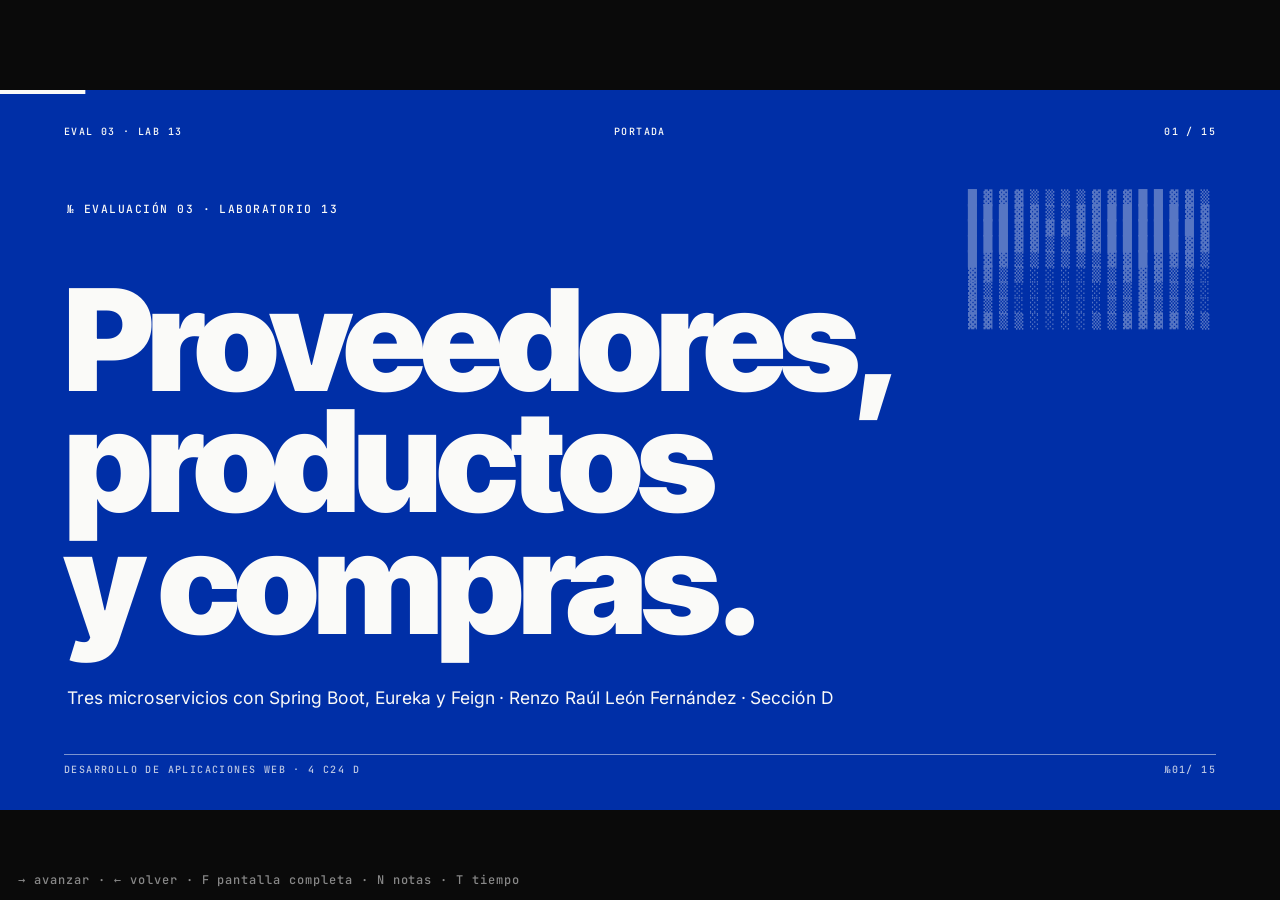
==== commit 3add8e51: "Agrega escenas animadas: arranque, ambientes, caída de servicios y flujo" ====
--- a/presentacion/index.html
+++ b/presentacion/index.html
@@ -189,9 +189,91 @@
 #reloj.tarde{background:var(--rojo)}
 #ayuda{position:fixed;left:18px;bottom:14px;z-index:45;font:500 12px/1 var(--mono);color:#888;letter-spacing:.08em;transition:opacity .6s}
 
+
+/* ---------- Lenguaje de movimiento ---------- */
+:root{--mov:cubic-bezier(.65,0,.35,1)}
+@keyframes marcha{to{stroke-dashoffset:-48}}
+@keyframes latido{0%{offset-distance:0%;opacity:0}10%{opacity:1}85%{offset-distance:100%;opacity:1}100%{offset-distance:100%;opacity:0}}
+@keyframes parpadeo{0%,100%{opacity:1}50%{opacity:.25}}
+
+/* ---------- Arranque: consola + registro ---------- */
+.boot .consola{position:absolute;left:96px;top:300px;width:1090px;height:640px;background:var(--ink);color:#d8d8d2;padding:30px 34px;font:400 17px/1.62 var(--mono);overflow:hidden}
+.boot .consola .bar{display:flex;gap:18px;font:500 13px/1 var(--mono);letter-spacing:.14em;text-transform:uppercase;color:#8a8a84;border-bottom:1px solid #2a2a2a;padding-bottom:16px;margin-bottom:16px}
+.boot .consola .bar b{color:var(--paper)}
+.boot .lin{white-space:nowrap;overflow:hidden;min-height:27px}
+.boot .lin .s{display:inline-block;width:190px;color:#7f9cff}
+.boot .lin .ok{color:#fafaf8;font-weight:700}
+.boot .cursor{display:inline-block;width:11px;height:20px;background:var(--paper);vertical-align:-3px;animation:parpadeo 1s steps(1) infinite}
+.boot .registro{position:absolute;left:1230px;right:96px;top:300px;height:640px;border:1px solid var(--ink);display:flex;flex-direction:column}
+.boot .registro .cab{background:var(--ikb);color:var(--paper);padding:26px 30px}
+.boot .registro .cab h3{font-size:34px}
+.boot .registro .fila{flex:1;border-top:1px solid var(--ink);display:grid;grid-template-columns:28px 1fr auto;gap:18px;align-items:center;padding:0 30px}
+.boot .led{width:16px;height:16px;background:var(--gris2);transition:background .3s}
+.boot .fila.up .led{background:var(--ikb)}
+.boot .fila b{font:700 25px/1.2 var(--disp)}
+.boot .fila small{display:block;font:500 15px/1.3 var(--mono);opacity:.6}
+.boot .estado{font:700 22px/1 var(--mono);color:var(--gris2);transition:color .3s}
+.boot .fila.up .estado{color:var(--ikb)}
+
+/* ---------- Dos ambientes ---------- */
+.amb .cols{position:absolute;left:96px;right:96px;top:330px;bottom:150px;display:grid;grid-template-columns:repeat(3,1fr);gap:48px}
+.amb .col h3{font-size:34px;border-bottom:2px solid var(--ink);padding-bottom:16px}
+.amb .par{position:relative;height:430px;margin-top:26px}
+.amb .inst{position:absolute;top:0;width:calc(50% - 10px);height:100%;border:1px solid var(--ink);background:var(--paper);padding:24px 22px;display:flex;flex-direction:column;transition:transform .8s var(--mov),opacity .5s var(--e)}
+.amb .inst.dev{left:0}
+.amb .inst.prod{right:0;background:var(--ikb);color:var(--paper);border-color:var(--ikb)}
+.amb .par:not(.on) .inst.dev{transform:translateX(calc(50% + 10px))}
+.amb .par:not(.on) .inst.prod{transform:translateX(calc(-50% - 10px));opacity:0}
+.amb .inst .env{font:900 54px/1 var(--disp);letter-spacing:-.03em}
+.amb .inst .jar{font:500 15px/1.3 var(--mono);opacity:.7;margin-top:8px}
+.amb .inst .port{font:700 46px/1 var(--mono);margin-top:auto}
+.amb .inst .bd{font:500 16px/1.35 var(--mono);margin-top:14px;padding-top:12px;border-top:1px solid currentColor}
+.amb .inst .ddl{font:500 14px/1.35 var(--mono);opacity:.75;margin-top:6px}
+.amb .inst .led{position:absolute;top:26px;right:22px;width:14px;height:14px;background:currentColor;opacity:0}
+.amb .on2 .inst .led{opacity:1;animation:parpadeo 1.6s var(--mov) infinite}
+.amb .inst .env-sub{opacity:0;transition:opacity .4s var(--e) .5s}
+.amb .par.on .inst .env-sub{opacity:1}
+.amb .par.f{opacity:1;transform:none}
+.amb .pie{position:absolute;left:96px;bottom:110px;font:500 16px/1 var(--mono);letter-spacing:.08em;opacity:.7}
+
+/* ---------- Caída ---------- */
+.caida .fuente{position:absolute;left:96px;right:96px;top:300px;height:64px;background:var(--ink);color:var(--paper);display:flex;align-items:center;justify-content:space-between;padding:0 28px;font:500 16px/1 var(--mono);letter-spacing:.12em;text-transform:uppercase}
+.caida svg.trafico{position:absolute;left:96px;top:364px;width:1728px;height:96px}
+.caida .tr{fill:none;stroke:var(--ikb);stroke-width:3;stroke-dasharray:10 14;animation:marcha .7s linear infinite}
+.caida .tr.parado{stroke:var(--gris2);animation:none}
+.caida .nodos3{position:absolute;left:96px;right:96px;top:460px;display:grid;grid-template-columns:repeat(3,1fr);gap:48px}
+.caida .nodo3{border:2px solid var(--ink);height:250px;padding:26px 28px;position:relative;transition:background .35s,color .35s,border-color .35s}
+.caida .nodo3 h3{font-size:34px}
+.caida .nodo3 .codigo{position:absolute;left:28px;bottom:22px;font:700 84px/1 var(--mono);letter-spacing:-.04em;color:var(--ikb)}
+.caida .nodo3 .que{position:absolute;right:28px;bottom:30px;font:500 16px/1.3 var(--mono);text-transform:uppercase;letter-spacing:.1em;text-align:right}
+.caida .nodo3 .led{position:absolute;top:30px;right:28px;width:18px;height:18px;background:var(--ikb);animation:parpadeo 1.4s var(--mov) infinite}
+.caida .nodo3.medio .codigo{color:var(--rojo)}
+.caida .nodo3.medio .led{background:var(--rojo)}
+.caida .nodo3.caido{background:var(--rojo);border-color:var(--rojo);color:var(--paper);animation:falla .5s steps(2) 1}
+.caida .nodo3.caido .codigo{color:var(--paper)}
+.caida .nodo3.caido .led{background:var(--paper);animation:none;opacity:.4}
+@keyframes falla{0%{transform:translate(0)}20%{transform:translate(-10px,3px)}40%{transform:translate(8px,-4px)}60%{transform:translate(-6px,2px)}80%{transform:translate(4px,0)}100%{transform:translate(0)}}
+.caida .base3{margin-top:18px;background:var(--ink);color:var(--paper);height:70px;display:flex;align-items:center;justify-content:space-between;padding:0 24px;font:500 18px/1 var(--mono)}
+.caida .base3 i{font-style:normal;font-size:14px;letter-spacing:.12em;text-transform:uppercase;opacity:.7}
+.caida .leyenda{position:absolute;left:96px;right:96px;bottom:130px;display:grid;grid-template-columns:200px 1fr;align-items:baseline;border-top:1px solid var(--ink);padding-top:22px}
+.caida .leyenda .paso{font:700 22px/1 var(--mono);color:var(--ikb)}
+.caida .leyenda p{font:800 34px/1.15 var(--disp);letter-spacing:-.015em}
+.caida .mudo{position:absolute;width:0;height:0;overflow:hidden}
+
+/* ---------- Arquitectura: flujo continuo ---------- */
+.arq .vivo{opacity:0;transition:opacity .6s var(--e) 1.2s}
+.arq .on .vivo{opacity:1}
+.arq .vivo .m{fill:none;stroke:#fafaf8;stroke-width:2;stroke-dasharray:8 16;animation:marcha .9s linear infinite}
+.arq .vivo .lat{fill:#002FA7;animation:latido 2.2s var(--mov) infinite}
+
+/* ---------- Flujo: paquete con la petición ---------- */
+.flujo .resp{position:absolute;left:96px;right:96px;top:740px;height:190px;background:var(--ink);color:#d8d8d2;padding:28px 34px;font:400 22px/1.6 var(--mono)}
+.flujo .resp .k{color:#7f9cff;display:inline-block;width:150px}
+.flujo .resp b{color:var(--paper)}
+.flujo .marca{width:auto;min-width:44px;height:44px;padding:0 16px;display:flex;align-items:center;color:var(--paper);font:700 17px/1 var(--mono);white-space:nowrap;letter-spacing:.02em}
 @media (prefers-reduced-motion: reduce){
   .f,.f.corte,.trazo,.barra,.b,.marca,.foto .marco img{transition:none!important}
-  #cortina.pasa,.slide.entra .ent,.arq .on .paquete{animation:none!important}
+  #cortina.pasa,.slide.entra .ent,.arq .on .paquete,.tr,.vivo .m,.vivo .lat,.nodo3,.led,.cursor{animation:none!important}
 }
 </style>
 </head>
@@ -211,9 +293,30 @@
   </aside>
 </section>
 
+
+<!-- Arranque (consola + registro) -->
+<section class="slide boot" data-tema="Arranque" data-gancho="boot">
+  <div class="etq ent" style="margin-top:84px">№ 02 · Arranque</div>
+  <h2 class="ent" style="font-size:80px;margin-top:18px">Cuatro procesos. Un registro.</h2>
+  <div class="consola">
+    <div class="bar"><b>consola</b><span>perfil dev</span><span>java 25 · spring boot 4.1.2</span></div>
+    <div class="lineas"></div>
+  </div>
+  <div class="registro">
+    <div class="cab"><div class="etq" style="color:#fafaf8;opacity:.75">eureka-server :8761</div><h3 style="margin-top:10px">Instancias registradas</h3></div>
+    <div class="fila" data-s="PROVEEDOR-SERVICE"><span class="led"></span><div><b>proveedor-service</b><small>:8081</small></div><span class="estado">—</span></div>
+    <div class="fila" data-s="PRODUCTO-SERVICE"><span class="led"></span><div><b>producto-service</b><small>:8082</small></div><span class="estado">—</span></div>
+    <div class="fila" data-s="COMPRA-SERVICE"><span class="led"></span><div><b>compra-service</b><small>:8083</small></div><span class="estado">—</span></div>
+  </div>
+  <aside class="notes">
+    <p>Antes de nada, así <b>arranca</b> el sistema. Estas líneas son del log real.</p>
+    <p>Primero <b>Eureka</b> en el 8761. Luego cada servicio: carga su perfil <b>dev</b>, abre su conexión a MySQL, levanta Tomcat en su puerto…</p>
+    <p>…y se <b>registra en Eureka</b>. A la derecha se ve cómo el registro va quedando en <b>UP</b>.</p>
+  </aside>
+</section>
 <!-- 02 · Problema (S03 Statement) -->
 <section class="slide enunciado" data-tema="El problema">
-  <div class="etq ent" style="position:absolute;top:220px;left:96px">№ 02 · Situación</div>
+  <div class="etq ent" style="position:absolute;top:220px;left:96px">№ 03 · Situación</div>
   <h2 class="ent">Una empresa necesita <span class="az">controlar</span> proveedores, productos y compras.</h2>
   <div class="nota linea f"><p>Objetivo: crear Proveedor, Producto y Compra con detalles, cada uno como un servicio independiente con su propia base de datos.</p></div>
   <aside class="notes">
@@ -226,7 +329,7 @@
 <section class="slide" data-tema="Separación">
   <div class="tres">
     <div class="heroe ent">
-      <div class="etq">№ 03 · Diseño</div>
+      <div class="etq">№ 04 · Diseño</div>
       <h2>Tres servicios.<br>Tres bases.<br>Una tarea cada uno.</h2>
     </div>
     <div class="cards">
@@ -246,7 +349,7 @@
 
 <!-- 04 · Arquitectura (S17 System Diagram) -->
 <section class="slide arq" data-tema="Arquitectura">
-  <div class="etq ent" style="margin-top:84px">№ 04 · Arquitectura</div>
+  <div class="etq ent" style="margin-top:84px">№ 05 · Arquitectura</div>
   <h2 class="ent" style="font-size:72px;margin-top:18px">Se encuentran por nombre, no por dirección.</h2>
   <svg viewBox="0 0 1728 700">
     <defs>
@@ -288,6 +391,12 @@
       <text x="1189" y="100" font-size="22" font-family="JetBrains Mono" fill="#002FA7" text-anchor="middle">FEIGN</text>
       <text x="545" y="100" font-size="22" font-family="JetBrains Mono" fill="#002FA7" text-anchor="middle">FEIGN</text>
       <text x="865" y="-14" font-size="22" font-family="JetBrains Mono" fill="#002FA7" text-anchor="middle">FEIGN · COMPRA → PROVEEDOR</text>
+      <g class="vivo">
+        <path class="m" d="M1288 115 H1090"/><path class="m" d="M644 115 H446"/><path class="m" d="M1400 40 V0 H330 V34"/>
+        <rect class="lat" width="12" height="12" x="-6" y="-6" style="offset-path:path('M20 190 V560')"/>
+        <rect class="lat" width="12" height="12" x="-6" y="-6" style="offset-path:path('M664 190 V560');animation-delay:.7s"/>
+        <rect class="lat" width="12" height="12" x="-6" y="-6" style="offset-path:path('M1708 190 V560');animation-delay:1.4s"/>
+      </g>
     </g>
   </svg>
   <aside class="notes">
@@ -298,18 +407,56 @@
   </aside>
 </section>
 
+
+<!-- Dos ambientes por servicio -->
+<section class="slide amb" data-tema="Ambientes" data-gancho="amb">
+  <div class="etq ent" style="margin-top:84px">№ 06 · Perfiles</div>
+  <h2 class="ent" style="font-size:80px;margin-top:18px">Un mismo .jar, dos ambientes.</h2>
+  <div class="cols">
+    <div class="col">
+      <h3>proveedor-service</h3>
+      <div class="par f">
+        <div class="inst dev"><span class="led"></span><div class="env">DEV</div><div class="jar">proveedor-service.jar</div><div class="env-sub jar">PROFILE_ACTIVE=dev</div><div class="port">:8081</div><div class="bd">bd_proveedor_dev</div><div class="ddl">tablas · se crean solas</div></div>
+        <div class="inst prod"><span class="led"></span><div class="env">PROD</div><div class="jar">proveedor-service.jar</div><div class="env-sub jar">PROFILE_ACTIVE=prod</div><div class="port">:9081</div><div class="bd">bd_proveedor_prod</div><div class="ddl">tablas · solo se validan</div></div>
+      </div>
+    </div>
+    <div class="col">
+      <h3>producto-service</h3>
+      <div class="par f">
+        <div class="inst dev"><span class="led"></span><div class="env">DEV</div><div class="jar">producto-service.jar</div><div class="env-sub jar">PROFILE_ACTIVE=dev</div><div class="port">:8082</div><div class="bd">bd_producto_dev</div><div class="ddl">tablas · se crean solas</div></div>
+        <div class="inst prod"><span class="led"></span><div class="env">PROD</div><div class="jar">producto-service.jar</div><div class="env-sub jar">PROFILE_ACTIVE=prod</div><div class="port">:9082</div><div class="bd">bd_producto_prod</div><div class="ddl">tablas · solo se validan</div></div>
+      </div>
+    </div>
+    <div class="col">
+      <h3>compra-service</h3>
+      <div class="par f">
+        <div class="inst dev"><span class="led"></span><div class="env">DEV</div><div class="jar">compra-service.jar</div><div class="env-sub jar">PROFILE_ACTIVE=dev</div><div class="port">:8083</div><div class="bd">bd_compra_dev</div><div class="ddl">tablas · se crean solas</div></div>
+        <div class="inst prod"><span class="led"></span><div class="env">PROD</div><div class="jar">compra-service.jar</div><div class="env-sub jar">PROFILE_ACTIVE=prod</div><div class="port">:9083</div><div class="bd">bd_compra_prod</div><div class="ddl">tablas · solo se validan</div></div>
+      </div>
+    </div>
+  </div>
+  <span class="f mudo"></span>
+  <div class="pie">También existe el perfil test: puertos 818x · bases bd_*_test · se elige con la variable PROFILE_ACTIVE</div>
+  <aside class="notes">
+    <p>Cada servicio es <b>un solo .jar</b>.</p>
+    <p>→ Con la variable <b>PROFILE_ACTIVE</b> ese mismo jar se vuelve <b>DEV</b> o <b>PROD</b>: cambia el puerto, la base y cómo trata las tablas.</p>
+    <p>→ En dev las tablas se crean solas; en prod <b>solo se validan</b>, por eso antes se corre el script. Las dos instancias pueden correr a la vez porque no comparten nada.</p>
+    <p>También hay un perfil <b>test</b>, en los puertos 818x.</p>
+  </aside>
+</section>
 <!-- 05 · Flujo de una compra (S11 Horizontal Timeline) -->
 <section class="slide flujo" data-tema="Flujo" data-gancho="linea">
-  <div class="etq ent" style="margin-top:84px">№ 05 · Registrar una compra</div>
+  <div class="etq ent" style="margin-top:84px">№ 07 · Registrar una compra</div>
   <h2 class="ent" style="font-size:80px;margin-top:18px">Antes de guardar, se verifica todo.</h2>
   <div class="eje"></div>
-  <div class="marca"></div>
+  <div class="marca"><span></span></div>
+  <div class="resp"><span class="k">esperando</span>…</div>
   <div class="nodos">
-    <div class="nodo f"><div class="mono">PASO 1</div><h3>Llega el POST</h3><p>Proveedor, fecha y la lista de detalles.</p></div>
-    <div class="nodo f"><div class="mono">PASO 2</div><h3>¿Existe el proveedor?</h3><p>Se consulta a proveedor-service.</p></div>
-    <div class="nodo f"><div class="mono">PASO 3</div><h3>¿Y cada producto?</h3><p>Debe existir y ser de ese mismo proveedor.</p></div>
-    <div class="nodo f"><div class="mono">PASO 4</div><h3>Calcula</h3><p>Subtotal = cantidad × precio. Total = suma.</p></div>
-    <div class="nodo f"><div class="mono">PASO 5</div><h3>Guarda · 201</h3><p>La compra y sus detalles, juntos.</p></div>
+    <div class="nodo f" data-k="→ petición" data-res="POST /api/compras  {idProveedor: 1, fecha, detalles: [2 productos]}" data-txt="POST /api/compras"><div class="mono">PASO 1</div><h3>Llega el POST</h3><p>Proveedor, fecha y la lista de detalles.</p></div>
+    <div class="nodo f" data-k="← respuesta" data-res="GET /api/proveedores/1  →  <b>200</b>  Distribuidora Andina SAC" data-txt="GET /proveedores/1 → 200"><div class="mono">PASO 2</div><h3>¿Existe el proveedor?</h3><p>Se consulta a proveedor-service.</p></div>
+    <div class="nodo f" data-k="← respuesta" data-res="GET /api/productos/1 y /2  →  <b>200</b>  los dos son del proveedor 1" data-txt="GET /productos/1 → 200"><div class="mono">PASO 3</div><h3>¿Y cada producto?</h3><p>Debe existir y ser de ese mismo proveedor.</p></div>
+    <div class="nodo f" data-k="= cálculo" data-res="2 × 2500.00 = 5000.00  ·  3 × 45.50 = 136.50  ·  total <b>5136.50</b>" data-txt="2×2500 + 3×45.5"><div class="mono">PASO 4</div><h3>Calcula</h3><p>Subtotal = cantidad × precio. Total = suma.</p></div>
+    <div class="nodo f" data-k="← respuesta" data-res="<b>201 Created</b>  compra 1 guardada con sus 2 detalles en bd_compra" data-txt="201 Created"><div class="mono">PASO 5</div><h3>Guarda · 201</h3><p>La compra y sus detalles, juntos.</p></div>
   </div>
   <aside class="notes">
     <p>Así se registra una compra, paso a paso.</p>
@@ -321,7 +468,7 @@
 
 <!-- 06 · Prueba de aceptación (S06 KPI Tower) -->
 <section class="slide torre" data-tema="Prueba de aceptación" data-gancho="contar">
-  <div class="etq ent" style="margin-top:84px">№ 06 · Prueba de aceptación</div>
+  <div class="etq ent" style="margin-top:84px">№ 08 · Prueba de aceptación</div>
   <h2 class="ent" style="font-size:80px;margin-top:18px">Una compra, dos productos.</h2>
   <div class="barras">
     <div class="col f" style="grid-column:1/5;--h:389px"><div class="barra"></div><div class="cifra" data-fin="5000" data-dec="2">0</div><div class="det">Laptop Lenovo 14<br>2 × 2500.00</div></div>
@@ -338,9 +485,33 @@
   </aside>
 </section>
 
+
+<!-- Si uno se cae -->
+<section class="slide caida" data-tema="Si uno se cae" data-gancho="caida">
+  <div class="etq ent" style="margin-top:84px">№ 09 · Aislamiento</div>
+  <h2 class="ent" style="font-size:80px;margin-top:18px">¿Y si un servicio se cae?</h2>
+  <div class="fuente"><span>Postman · peticiones</span><span>Prueba real, perfil test</span></div>
+  <svg class="trafico" viewBox="0 0 1728 96" preserveAspectRatio="none">
+    <path class="tr t0" d="M272 0 V96"/><path class="tr t1" d="M864 0 V96"/><path class="tr t2" d="M1456 0 V96"/>
+  </svg>
+  <div class="nodos3">
+    <div><div class="nodo3 n0"><span class="led"></span><h3>proveedor-service</h3><div class="codigo">200</div><div class="que">ok</div></div><div class="base3">bd_proveedor <i>datos intactos</i></div></div>
+    <div><div class="nodo3 n1"><span class="led"></span><h3>producto-service</h3><div class="codigo">200</div><div class="que">ok</div></div><div class="base3">bd_producto <i>datos intactos</i></div></div>
+    <div><div class="nodo3 n2"><span class="led"></span><h3>compra-service</h3><div class="codigo">200</div><div class="que">ok</div></div><div class="base3">bd_compra <i>datos intactos</i></div></div>
+  </div>
+  <div class="leyenda"><div class="paso">01 / 05</div><p class="texto">Los tres arriba. Cada uno responde con su propia base.</p></div>
+  <span class="f mudo"></span><span class="f mudo"></span><span class="f mudo"></span><span class="f mudo"></span>
+  <aside class="notes">
+    <p>Esto lo <b>probé apagando cada servicio</b>. Son los códigos reales.</p>
+    <p>→ Si cae <b>compra</b>, proveedor y producto <b>siguen al 100%</b>.</p>
+    <p>→ Si cae <b>producto</b>, proveedor sigue; compra responde <b>503</b>: es un error <b>controlado</b>, no se cae.</p>
+    <p>→ Si cae <b>proveedor</b>, producto y compra responden 503, porque necesitan sus datos para completar la respuesta.</p>
+    <p>→ Y cuando vuelve, <b>todo responde 200 solo</b>, sin reiniciar nada. Ningún dato se pierde, porque <b>cada base es independiente</b>.</p>
+  </aside>
+</section>
 <!-- 07 · Validaciones (S04 Six Cells) -->
 <section class="slide" data-tema="Datos inválidos">
-  <div class="etq ent" style="margin-top:84px">№ 07 · Información inválida</div>
+  <div class="etq ent" style="margin-top:84px">№ 10 · Información inválida</div>
   <h2 class="ent" style="font-size:80px;margin-top:18px">Si el dato está mal, no entra.</h2>
   <div class="seis">
     <div class="f"><span class="cod">400</span><div><h3>RUC inválido</h3><p>11 dígitos, empieza con 10, 15, 17 o 20.</p></div></div>
@@ -359,26 +530,10 @@
   </aside>
 </section>
 
-<!-- 08 · Perfiles (S20 Stacked Ledger) -->
-<section class="slide" data-tema="Perfiles">
-  <div class="etq ent" style="margin-top:84px">№ 08 · Perfiles YAML</div>
-  <h2 class="ent" style="font-size:80px;margin-top:18px">El mismo código, tres ambientes.</h2>
-  <div class="libro">
-    <div class="fila cab"><div>Perfil</div><div>Puerto</div><div>Base de datos</div><div>Tablas</div><div>SQL</div></div>
-    <div class="fila f"><div class="perfil">dev</div><div class="m">8081 · 8082 · 8083</div><div class="m">bd_*_dev</div><div>Se crean solas</div><div>Sí</div></div>
-    <div class="fila f"><div class="perfil">test</div><div class="m">8181 · 8182 · 8183</div><div class="m">bd_*_test</div><div>Se crean solas</div><div>Sí</div></div>
-    <div class="fila prod f"><div class="perfil">prod</div><div class="m">9081 · 9082 · 9083</div><div class="m">DB_URL</div><div>Solo se verifican</div><div>No</div></div>
-  </div>
-  <aside class="notes">
-    <p>Los <b>perfiles</b>: el mismo código corre en tres ambientes, cambiando solo el YAML.</p>
-    <p>Se elige con la variable <b>PROFILE_ACTIVE</b>; si no se pone, es dev.</p>
-    <p>→ dev y → test crean sus tablas solas. → En <b>prod</b> la base y la clave vienen de variables de entorno, y las tablas <b>solo se validan</b>: por eso antes se corre el script.sql.</p>
-  </aside>
-</section>
 
 <!-- 09 · Postman (S07 H-Bar Chart) -->
 <section class="slide" data-tema="Pruebas">
-  <div class="etq ent" style="margin-top:84px">№ 09 · Postman</div>
+  <div class="etq ent" style="margin-top:84px">№ 11 · Postman</div>
   <h2 class="ent" style="font-size:80px;margin-top:18px">35 peticiones. 35 respuestas esperadas.</h2>
   <div class="hbar">
     <div class="r f" style="--w:100%"><div class="cod">200<small>OK · listar, buscar, editar</small></div><div class="b"></div><div class="n">14</div></div>
@@ -396,7 +551,7 @@
 <!-- 10 · Evidencia (S22 Image Hero) -->
 <section class="slide foto" data-tema="Evidencia">
   <div class="marco f"><img src="img/postman-compra.png" alt="Respuesta de Postman al registrar la compra"></div>
-  <div class="titulo ent"><div class="etq">№ 10 · Evidencia real</div><h2 style="font-size:76px;margin-top:14px">201 Created.<br>Total: 5136.5</h2></div>
+  <div class="titulo ent"><div class="etq">№ 12 · Evidencia real</div><h2 style="font-size:76px;margin-top:14px">201 Created.<br>Total: 5136.5</h2></div>
   <div class="kpis">
     <div></div>
     <div class="kpi f"><b>3</b><span>Servicios en Eureka</span></div>
@@ -413,7 +568,7 @@
 
 <!-- 11 · Dificultad (S12 Manifesto + Ink Banner) -->
 <section class="slide difi" data-tema="Dificultad">
-  <div class="etq ent" style="position:absolute;top:190px;left:96px">№ 11 · Dificultad</div>
+  <div class="etq ent" style="position:absolute;top:190px;left:96px">№ 13 · Dificultad</div>
   <h2 class="ent">Todo respondía 500.<br><span class="az">El código estaba bien.</span></h2>
   <p class="exp f">Ya existía una base con el mismo nombre, creada en una práctica anterior, y su tabla tenía otras columnas.</p>
   <div class="banda f">
@@ -429,7 +584,7 @@
 
 <!-- 12 · Conclusiones (S16 Multi-card Brief) -->
 <section class="slide" data-tema="Conclusiones">
-  <div class="etq ent" style="margin-top:84px">№ 12 · Conclusiones</div>
+  <div class="etq ent" style="margin-top:84px">№ 14 · Conclusiones</div>
   <h2 class="ent" style="font-size:80px;margin-top:18px">Cinco aprendizajes.</h2>
   <div class="micro">
     <div class="f"><div class="mono">01</div><p>Cada microservicio con una sola responsabilidad y su propia base: un cambio no obliga a tocar los demás.</p></div>
@@ -449,7 +604,7 @@
 <!-- 13 · Cierre (S09 Closing Manifesto) -->
 <section class="slide cierre" data-tema="Cierre">
   <div class="bloque">
-    <div class="etq">№ 13 · Fin</div>
+    <div class="etq">№ 15 · Fin</div>
     <div id="matriz2"></div>
     <h2 class="ent">Gracias.</h2>
     <p style="position:absolute;left:100px;bottom:150px;font-size:28px">¿Preguntas?</p>
@@ -547,15 +702,97 @@
     requestAnimationFrame(cuadro);
   }
 
+
+  // ---------- Escenas con movimiento propio ----------
+  var LOG = [
+    ['eureka', 'Tomcat started on port 8761 (http)'],
+    ['eureka', 'Started EurekaServerApplication in 5.47 seconds', 1],
+    ['proveedor', 'The following 1 profile is active: "dev"'],
+    ['proveedor', 'HikariPool-1 - Start completed.'],
+    ['proveedor', 'Tomcat started on port 8081 (http)'],
+    ['eureka', 'Registered instance PROVEEDOR-SERVICE:8081 with status UP', 2],
+    ['producto', 'The following 1 profile is active: "dev"'],
+    ['producto', 'Tomcat started on port 8082 (http)'],
+    ['eureka', 'Registered instance PRODUCTO-SERVICE:8082 with status UP', 2],
+    ['compra', 'The following 1 profile is active: "dev"'],
+    ['compra', 'Tomcat started on port 8083 (http)'],
+    ['eureka', 'Registered instance COMPRA-SERVICE:8083 with status UP', 2],
+    ['compra', 'Started CompraServiceApplication in 9.072 seconds', 1]
+  ];
+  var bootTimer = [];
+  function boot(s) {
+    bootTimer.forEach(clearTimeout); bootTimer = [];
+    var cont = s.querySelector('.lineas');
+    cont.innerHTML = '';
+    s.querySelectorAll('.registro .fila').forEach(function (f) { f.classList.remove('up'); f.querySelector('.estado').textContent = '—'; });
+    var t = 500;
+    LOG.forEach(function (l) {
+      bootTimer.push(setTimeout(function () {
+        var d = document.createElement('div');
+        d.className = 'lin';
+        d.innerHTML = '<span class="s">[' + l[0] + ']</span><span class="x"></span><span class="cursor"></span>';
+        cont.appendChild(d);
+        var x = d.querySelector('.x'), i = 0, txt = l[1];
+        (function escribe() {
+          i += 2;
+          x.textContent = txt.slice(0, i);
+          if (i < txt.length) { bootTimer.push(setTimeout(escribe, 12)); }
+          else {
+            d.querySelector('.cursor').remove();
+            if (l[2]) x.className = 'x ok';
+            if (l[2] === 2) {
+              var nombre = txt.split(' ')[2].split(':')[0];
+              var f = s.querySelector('.fila[data-s="' + nombre + '"]');
+              if (f) { f.classList.add('up'); f.querySelector('.estado').textContent = 'UP'; }
+            }
+          }
+        })();
+      }, t));
+      t += l[2] === 2 ? 620 : 360;
+    });
+  }
+
+  var CAIDA = [
+    {c: ['ok', 'ok', 'ok'], t: 'Los tres arriba. Cada uno responde con su propia base.'},
+    {c: ['ok', 'ok', 'caido'], t: 'Cae compra-service: proveedor y producto siguen al 100%.'},
+    {c: ['ok', 'caido', 'medio'], t: 'Cae producto-service: proveedor sigue; compra responde 503, un error controlado.'},
+    {c: ['caido', 'medio', 'medio'], t: 'Cae proveedor-service: producto y compra responden 503, porque necesitan sus datos.'},
+    {c: ['ok', 'ok', 'ok'], t: 'Vuelve el servicio: todo responde 200 solo, sin reiniciar nada. Ningún dato se perdió.'}
+  ];
+  function caida(s, n) {
+    var e = CAIDA[Math.min(n, CAIDA.length - 1)];
+    e.c.forEach(function (st, i) {
+      var nodo = s.querySelector('.n' + i), tr = s.querySelector('.t' + i);
+      nodo.classList.remove('ok', 'medio', 'caido');
+      void nodo.offsetWidth;
+      nodo.classList.add(st);
+      nodo.querySelector('.codigo').textContent = st === 'ok' ? '200' : st === 'medio' ? '503' : '—';
+      nodo.querySelector('.que').textContent = st === 'ok' ? 'ok' : st === 'medio' ? 'error controlado' : 'sin respuesta';
+      tr.classList.toggle('parado', st === 'caido');
+    });
+    s.querySelector('.leyenda .paso').textContent = '0' + (n + 1) + ' / 05';
+    s.querySelector('.leyenda .texto').textContent = e.t;
+  }
+
+  function ganchos(s, n) {
+    if (s.dataset.gancho === 'caida') caida(s, n);
+    if (s.dataset.gancho === 'amb') {
+      s.querySelectorAll('.par').forEach(function (p) { p.classList.toggle('on2', n >= 4); });
+    }
+    if (s.dataset.gancho === 'linea') {
+      var nodos = s.querySelectorAll('.nodo');
+      var m = s.querySelector('.marca');
+      var k = Math.max(0, n - 1);
+      m.style.transform = 'translateX(' + (k * (1920 - 192) / 5) + 'px)';
+      m.querySelector('span').textContent = n > 0 ? nodos[k].dataset.txt : '';
+      s.querySelector('.resp').innerHTML = n > 0 ? '<span class="k">' + nodos[k].dataset.k + '</span>' + nodos[k].dataset.res : '<span class="k">esperando</span>la compra…';
+    }
+  }
   function alMostrar(s, f) {
     f.classList.add('on');
     var c = f.querySelector('[data-fin]');
     if (c) contar(c);
-    if (s.dataset.gancho === 'linea') {
-      var n = frags(s).filter(function (x) { return x.classList.contains('on'); }).length;
-      var ancho = (1920 - 192) / 5;
-      s.querySelector('.marca').style.transform = 'translateX(' + ((n - 1) * ancho) + 'px)';
-    }
+    ganchos(s, frags(s).filter(function (x) { return x.classList.contains('on'); }).length);
   }
 
   function pintar(n, pasos, conCortina) {
@@ -572,10 +809,8 @@
         var c = f.querySelector('[data-fin]');
         if (c) c.textContent = i < pasos ? parseFloat(c.dataset.fin).toFixed(2) : '0';
       });
-      if (s.dataset.gancho === 'linea') {
-        var m = s.querySelector('.marca');
-        m.style.transform = 'translateX(' + (Math.max(0, pasos - 1) * (1920 - 192) / 5) + 'px)';
-      }
+      ganchos(s, pasos);
+      if (s.dataset.gancho === 'boot') boot(s);
       var nota = s.querySelector('.notes');
       panel.innerHTML = '<div class="t">Notas · ' + (n + 1) + ' de ' + total + ' · ' + s.dataset.tema + '</div>' + (nota ? nota.innerHTML : '');
       progreso.style.width = ((n + 1) / total * 100) + '%';
@@ -610,9 +845,7 @@
     if (paso > 0) {
       paso--;
       f[paso].classList.remove('on');
-      if (slides[idx].dataset.gancho === 'linea') {
-        slides[idx].querySelector('.marca').style.transform = 'translateX(' + (Math.max(0, paso - 1) * (1920 - 192) / 5) + 'px)';
-      }
+      ganchos(slides[idx], paso);
     } else if (idx > 0) {
       pintar(idx - 1, frags(slides[idx - 1]).length, true);
     }
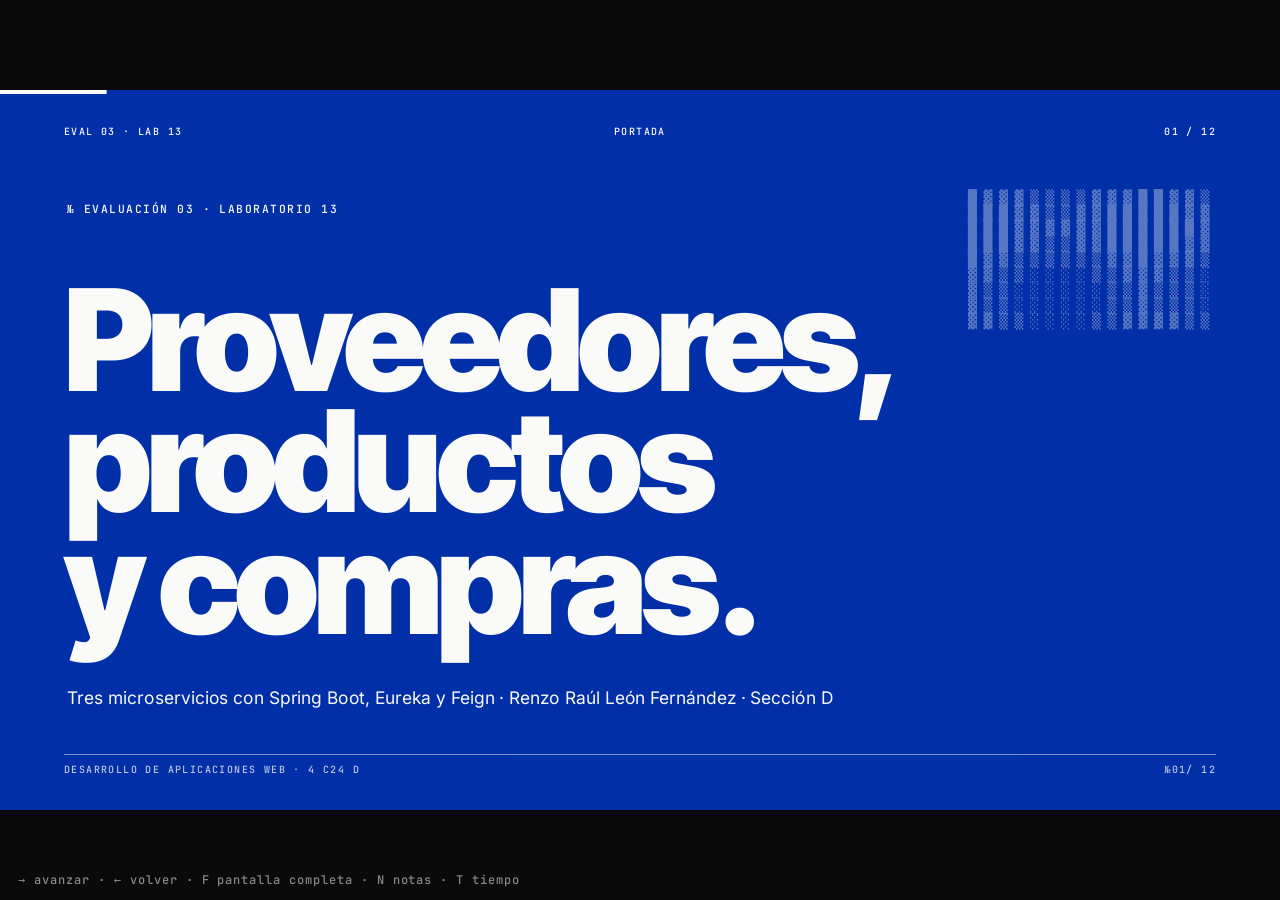
==== commit c33a511d: "Presentación: base de datos, arquitectura por capas y flujo con desvíos" ====
--- a/presentacion/index.html
+++ b/presentacion/index.html
@@ -271,6 +271,100 @@
 .flujo .resp .k{color:#7f9cff;display:inline-block;width:150px}
 .flujo .resp b{color:var(--paper)}
 .flujo .marca{width:auto;min-width:44px;height:44px;padding:0 16px;display:flex;align-items:center;color:var(--paper);font:700 17px/1 var(--mono);white-space:nowrap;letter-spacing:.02em}
+
+/* ---------- Base de datos ---------- */
+.bd .grupos{position:absolute;left:96px;right:96px;top:300px;display:grid;grid-template-columns:4fr 4fr 8fr;gap:56px}
+.bd .grh{font:500 16px/1 var(--mono);letter-spacing:.06em;color:var(--ikb);padding-bottom:12px;border-bottom:2px solid var(--ikb);margin-bottom:16px;display:flex;justify-content:space-between}
+.bd .grh i{font-style:normal;color:var(--ink);opacity:.55}
+.bd .par2{display:grid;grid-template-columns:1fr 1fr;gap:28px}
+.bd .tb{border:1px solid var(--ink);background:var(--paper)}
+.bd .tbh{background:var(--ikb);color:var(--paper);display:flex;justify-content:space-between;align-items:baseline;padding:16px 18px}
+.bd .tb.osc .tbh{background:var(--ink)}
+.bd .tbh b{font:800 28px/1 var(--disp);letter-spacing:-.01em}
+.bd .tbh span{font:500 13px/1 var(--mono);letter-spacing:.14em;text-transform:uppercase;opacity:.7}
+.bd .tbc,.bd .fl{display:grid;grid-template-columns:58px 1fr auto;align-items:center;gap:10px;padding:0 16px}
+.bd .tbc{font:500 12px/1 var(--mono);letter-spacing:.14em;text-transform:uppercase;opacity:.55;height:34px;border-bottom:1px solid var(--ink)}
+.bd .fl{height:50px;border-bottom:1px solid var(--gris2);opacity:0;transform:translateX(-14px);transition:opacity .4s var(--e),transform .5s var(--e)}
+.bd .fl:last-child{border-bottom:0}
+.bd .gr.on .fl{opacity:1;transform:none}
+.bd .gr.on .fl:nth-child(4){transition-delay:.06s}.bd .gr.on .fl:nth-child(5){transition-delay:.12s}.bd .gr.on .fl:nth-child(6){transition-delay:.18s}
+.bd .gr.on .fl:nth-child(7){transition-delay:.24s}.bd .gr.on .fl:nth-child(8){transition-delay:.3s}.bd .gr.on .fl:nth-child(9){transition-delay:.36s}
+.bd .cn{font:600 19px/1 var(--mono)}
+.bd .tp{font:400 15px/1 var(--mono);opacity:.7}
+.bd .tg{display:inline-block;font:700 12px/1 var(--mono);letter-spacing:.06em;padding:5px 6px;text-align:center;min-width:44px}
+.bd .tg.pk{background:var(--ikb);color:var(--paper)}
+.bd .tg.uq{border:1px solid var(--ink)}
+.bd .tg.fk{background:var(--ink);color:var(--paper)}
+.bd .tg.ref{border:1px dashed var(--ikb);color:var(--ikb)}
+.bd .tg.nada{color:var(--gris2)}
+.bd svg.rels{position:absolute;inset:0;width:1920px;height:1080px;pointer-events:none;overflow:visible}
+.bd .rel{fill:none;stroke:var(--ikb);stroke-width:2.5;stroke-dasharray:9 9;opacity:0;transition:opacity .5s}
+.bd .rel.real{stroke:var(--ink);stroke-dasharray:none;stroke-width:3}
+.bd .rel.on{opacity:1;animation:marcha 1.2s linear infinite}
+.bd .rel.real.on{animation:none}
+.bd .ley{position:absolute;left:96px;right:96px;bottom:120px;display:flex;gap:54px;font:500 16px/1 var(--mono);align-items:center}
+.bd .ley b{margin-right:10px}
+
+/* ---------- Arquitectura por capas ---------- */
+.arq2 .pm{position:absolute;left:96px;right:96px;top:292px;height:60px;background:var(--ink);color:var(--paper);display:flex;align-items:center;justify-content:center;font:500 17px/1 var(--mono);letter-spacing:.12em;text-transform:uppercase}
+.arq2 .ac{position:absolute;top:404px;width:520px;border:2px solid var(--ink);background:var(--paper)}
+.arq2 .ach{height:64px;background:var(--ikb);color:var(--paper);display:flex;justify-content:space-between;align-items:center;padding:0 20px}
+.arq2 .ach b{font:800 28px/1 var(--disp)}
+.arq2 .ach span{font:500 14px/1 var(--mono);opacity:.8}
+.arq2 .cp{height:46px;display:grid;grid-template-columns:150px 1fr;align-items:center;padding:0 20px;border-top:1px solid var(--gris2);font:400 16px/1 var(--mono);opacity:0;transform:translateY(8px);transition:opacity .35s var(--e),transform .45s var(--e)}
+.arq2 .cp b{font:700 15px/1 var(--mono);letter-spacing:.06em;text-transform:uppercase;color:var(--ikb)}
+.arq2 .cp.vacia{color:var(--gris2)}
+.arq2 .cp.vacia b{color:var(--gris2)}
+.arq2 .ac.on2 .cp{opacity:1;transform:none}
+.arq2 .ac.on2 .cp:nth-child(2){transition-delay:.06s}.arq2 .ac.on2 .cp:nth-child(3){transition-delay:.12s}.arq2 .ac.on2 .cp:nth-child(4){transition-delay:.18s}.arq2 .ac.on2 .cp:nth-child(5){transition-delay:.24s}.arq2 .ac.on2 .cp:nth-child(6){transition-delay:.3s}
+.arq2 .adb{position:absolute;top:786px;width:400px;height:64px;background:var(--ink);color:var(--paper);display:flex;justify-content:space-between;align-items:center;padding:0 20px}
+.arq2 .adb b{font:500 19px/1 var(--mono)}
+.arq2 .adb span{font:500 13px/1 var(--mono);opacity:.6}
+.arq2 .eu{position:absolute;left:96px;right:96px;top:884px;height:58px;border:2px solid var(--ikb);color:var(--ikb);display:flex;align-items:center;justify-content:space-between;padding:0 24px;font:800 24px/1 var(--disp)}
+.arq2 .eu span{font:500 15px/1 var(--mono);letter-spacing:.06em}
+.arq2 svg.lin{position:absolute;inset:0;width:1920px;height:1080px;pointer-events:none;overflow:visible}
+.arq2 .lin text{font:500 14px var(--mono);fill:var(--ink);opacity:.6}
+.arq2 .lin .fx{fill:var(--ikb);opacity:1;font-weight:700}
+.arq2 .tz{fill:none;stroke:var(--ink);stroke-width:2;stroke-dasharray:1;stroke-dashoffset:1;transition:stroke-dashoffset 1s var(--e)}
+.arq2 .tz.az{stroke:var(--ikb);stroke-width:3}
+.arq2 g.f.on .tz{stroke-dashoffset:0}
+.arq2 .vivo2{opacity:0;transition:opacity .5s 1.1s}
+.arq2 g.f.on .vivo2{opacity:1}
+.arq2 .fluye{fill:none;stroke:var(--paper);stroke-width:2;stroke-dasharray:6 14;animation:marcha 1s linear infinite}
+.arq2 .pq{fill:var(--ikb);animation:latido 2.6s var(--mov) infinite}
+
+/* ---------- Flujo con desvíos ---------- */
+.flujo2 svg.fl2{position:absolute;inset:0;width:1920px;height:1080px;overflow:visible}
+.flujo2 .nd polygon,.flujo2 .nd rect{fill:var(--paper);stroke:var(--gris2);stroke-width:2;transition:stroke .3s,fill .3s}
+.flujo2 .nd text{font:800 21px var(--disp);text-anchor:middle;fill:var(--gris2);transition:fill .3s}
+.flujo2 .nd text.s{font:500 16px var(--mono)}
+.flujo2 .nd.lit polygon,.flujo2 .nd.lit rect{stroke:var(--ink)}
+.flujo2 .nd.lit text{fill:var(--ink)}
+.flujo2 .nd.pill.lit rect{fill:var(--ink)}
+.flujo2 .nd.pill.lit text{fill:var(--paper)}
+.flujo2 .nd.fin.lit rect{fill:var(--ikb);stroke:var(--ikb)}
+.flujo2 .nd.fin.lit text{fill:var(--paper)}
+.flujo2 .nd.activo polygon,.flujo2 .nd.activo rect{stroke:var(--ikb);stroke-width:4}
+.flujo2 .ed{fill:none;stroke:var(--gris2);stroke-width:2.5;color:var(--gris2);transition:stroke .3s,color .3s}
+.flujo2 .ed.lit{stroke:var(--ink);color:var(--ink)}
+.flujo2 .ed.err.lit{stroke:var(--rojo);color:var(--rojo);stroke-dasharray:8 7}
+.flujo2 .ed.loop.lit{stroke:var(--ikb);color:var(--ikb);stroke-dasharray:8 7}
+.flujo2 .lb{font:500 15px var(--mono);fill:var(--gris2);text-anchor:middle;transition:fill .3s}
+.flujo2 .lb.lit{fill:var(--ink)}
+.flujo2 .er rect{fill:var(--paper);stroke:var(--gris2);stroke-width:2;transition:all .3s}
+.flujo2 .er text{font:500 16px var(--mono);text-anchor:middle;fill:var(--gris2);transition:fill .3s}
+.flujo2 .er text.c{font:700 40px var(--mono)}
+.flujo2 .er.lit rect{stroke:var(--rojo)}
+.flujo2 .er.lit text{fill:var(--ink)}
+.flujo2 .er.lit text.c{fill:var(--rojo)}
+.flujo2 .er.flash rect{fill:var(--rojo);stroke:var(--rojo)}
+.flujo2 .er.flash text,.flujo2 .er.flash text.c{fill:var(--paper)}
+.flujo2 .tok,.flujo2 .tok2{position:absolute;left:0;top:0;width:26px;height:26px;margin:-13px 0 0 -13px;background:var(--ikb);opacity:0;z-index:5}
+.flujo2 .tok2{background:var(--rojo)}
+.flujo2 .estado2{position:absolute;left:96px;right:96px;bottom:120px;display:grid;grid-template-columns:220px 1fr;align-items:baseline;border-top:1px solid var(--ink);padding-top:18px}
+.flujo2 .estado2 .k{font:700 20px/1 var(--mono);color:var(--ikb);text-transform:uppercase;letter-spacing:.1em}
+.flujo2 .estado2 .v{font:800 30px/1.15 var(--disp)}
+
 @media (prefers-reduced-motion: reduce){
   .f,.f.corte,.trazo,.barra,.b,.marca,.foto .marco img{transition:none!important}
   #cortina.pasa,.slide.entra .ent,.arq .on .paquete,.tr,.vivo .m,.vivo .lat,.nodo3,.led,.cursor{animation:none!important}
@@ -314,23 +408,13 @@
     <p>…y se <b>registra en Eureka</b>. A la derecha se ve cómo el registro va quedando en <b>UP</b>.</p>
   </aside>
 </section>
-<!-- 02 · Problema (S03 Statement) -->
-<section class="slide enunciado" data-tema="El problema">
-  <div class="etq ent" style="position:absolute;top:220px;left:96px">№ 03 · Situación</div>
-  <h2 class="ent">Una empresa necesita <span class="az">controlar</span> proveedores, productos y compras.</h2>
-  <div class="nota linea f"><p>Objetivo: crear Proveedor, Producto y Compra con detalles, cada uno como un servicio independiente con su propia base de datos.</p></div>
-  <aside class="notes">
-    <p>El problema es simple: una empresa quiere <b>controlar</b> a quién le compra, qué productos tiene y qué compras hizo.</p>
-    <p>→ El objetivo: <b>tres servicios</b>, Proveedor, Producto y Compra, y la compra con sus <b>detalles</b>.</p>
-  </aside>
-</section>
 
 <!-- 03 · Tres servicios (S13 Three Forces Cards) -->
 <section class="slide" data-tema="Separación">
   <div class="tres">
     <div class="heroe ent">
-      <div class="etq">№ 04 · Diseño</div>
-      <h2>Tres servicios.<br>Tres bases.<br>Una tarea cada uno.</h2>
+      <div class="etq">№ 03 · Diseño</div>
+      <div><h2>Tres servicios.<br>Tres bases.<br>Una tarea cada uno.</h2><p style="margin-top:34px;font-size:22px;opacity:.75">Una empresa necesita controlar a sus proveedores, sus productos y las compras que les hace.</p></div>
     </div>
     <div class="cards">
       <div class="card f"><b>8081</b><div><h3>proveedor-service</h3><p>CRUD de proveedores. Valida el RUC y que no se repita.</p></div></div>
@@ -339,6 +423,7 @@
     </div>
   </div>
   <aside class="notes">
+    <p>El problema: una empresa necesita <b>controlar</b> proveedores, productos y compras.</p>
     <p>¿<b>Por qué tres servicios</b>? Porque son tres responsabilidades distintas.</p>
     <p>→ <b>Proveedor</b>: registra empresas y valida el RUC.</p>
     <p>→ <b>Producto</b>: cada producto pertenece a un proveedor, y lo verifica antes de guardar.</p>
@@ -347,63 +432,49 @@
   </aside>
 </section>
 
-<!-- 04 · Arquitectura (S17 System Diagram) -->
-<section class="slide arq" data-tema="Arquitectura">
+<!-- Base de datos -->
+<section class="slide bd" data-tema="Base de datos" data-gancho="bd">
+  <div class="etq ent" style="margin-top:84px">№ 04 · Base de datos</div>
+  <h2 class="ent" style="font-size:80px;margin-top:18px">Cada servicio, su base. Entre ellos, solo ids.</h2>
+  <div class="grupos">
+    <div class="gr f"><div class="grh">bd_proveedor_dev <i>proveedor-service</i></div><div class="tb" id="t-prov"><div class="tbh"><b>proveedor</b><span>tabla</span></div><div class="tbc"><span>clave</span><span>columna</span><span>tipo</span></div><div class="fl"><span class="tg pk">PK</span><span class="cn" data-col="id_proveedor">id_proveedor</span><span class="tp">BIGINT · AUTO</span></div><div class="fl"><span class="tg uq">UQ</span><span class="cn" data-col="ruc">ruc</span><span class="tp">VARCHAR(11) · NN</span></div><div class="fl"><span class="tg nada">·</span><span class="cn" data-col="razon_social">razon_social</span><span class="tp">VARCHAR(150) · NN</span></div><div class="fl"><span class="tg nada">·</span><span class="cn" data-col="direccion">direccion</span><span class="tp">VARCHAR(200)</span></div><div class="fl"><span class="tg nada">·</span><span class="cn" data-col="telefono">telefono</span><span class="tp">VARCHAR(15)</span></div><div class="fl"><span class="tg nada">·</span><span class="cn" data-col="correo">correo</span><span class="tp">VARCHAR(100)</span></div></div></div>
+    <div class="gr f"><div class="grh">bd_producto_dev <i>producto-service</i></div><div class="tb" id="t-prod"><div class="tbh"><b>producto</b><span>tabla</span></div><div class="tbc"><span>clave</span><span>columna</span><span>tipo</span></div><div class="fl"><span class="tg pk">PK</span><span class="cn" data-col="id_producto">id_producto</span><span class="tp">BIGINT · AUTO</span></div><div class="fl"><span class="tg nada">·</span><span class="cn" data-col="nombre">nombre</span><span class="tp">VARCHAR(100) · NN</span></div><div class="fl"><span class="tg nada">·</span><span class="cn" data-col="descripcion">descripcion</span><span class="tp">VARCHAR(200)</span></div><div class="fl"><span class="tg nada">·</span><span class="cn" data-col="precio">precio</span><span class="tp">DOUBLE · NN</span></div><div class="fl"><span class="tg nada">·</span><span class="cn" data-col="stock">stock</span><span class="tp">INT · NN</span></div><div class="fl"><span class="tg ref">REF</span><span class="cn" data-col="id_proveedor">id_proveedor</span><span class="tp">BIGINT · NN</span></div></div></div>
+    <div class="gr dos f"><div class="grh">bd_compra_dev <i>compra-service</i></div><div class="par2"><div class="tb osc" id="t-comp"><div class="tbh"><b>compra</b><span>tabla</span></div><div class="tbc"><span>clave</span><span>columna</span><span>tipo</span></div><div class="fl"><span class="tg pk">PK</span><span class="cn" data-col="id_compra">id_compra</span><span class="tp">BIGINT · AUTO</span></div><div class="fl"><span class="tg nada">·</span><span class="cn" data-col="fecha">fecha</span><span class="tp">DATE · NN</span></div><div class="fl"><span class="tg ref">REF</span><span class="cn" data-col="id_proveedor">id_proveedor</span><span class="tp">BIGINT · NN</span></div><div class="fl"><span class="tg nada">·</span><span class="cn" data-col="total">total</span><span class="tp">DOUBLE · NN</span></div></div><div class="tb osc" id="t-det"><div class="tbh"><b>detalle_compra</b><span>tabla</span></div><div class="tbc"><span>clave</span><span>columna</span><span>tipo</span></div><div class="fl"><span class="tg pk">PK</span><span class="cn" data-col="id_detalle">id_detalle</span><span class="tp">BIGINT · AUTO</span></div><div class="fl"><span class="tg fk">FK</span><span class="cn" data-col="id_compra">id_compra</span><span class="tp">BIGINT</span></div><div class="fl"><span class="tg ref">REF</span><span class="cn" data-col="id_producto">id_producto</span><span class="tp">BIGINT · NN</span></div><div class="fl"><span class="tg nada">·</span><span class="cn" data-col="cantidad">cantidad</span><span class="tp">INT · NN</span></div><div class="fl"><span class="tg nada">·</span><span class="cn" data-col="precio">precio</span><span class="tp">DOUBLE · NN</span></div><div class="fl"><span class="tg nada">·</span><span class="cn" data-col="subtotal">subtotal</span><span class="tp">DOUBLE · NN</span></div></div></div></div>
+  </div>
+  <svg class="rels" viewBox="0 0 1920 1080"></svg>
+  <div class="ley f">
+    <span><b class="tg pk">PK</b> llave primaria</span><span><b class="tg uq">UQ</b> único</span>
+    <span><b class="tg fk">FK</b> llave foránea real · misma base</span><span><b class="tg ref">REF</b> solo guarda el id · otro servicio</span>
+  </div>
+  <aside class="notes">
+    <p>Así está armada la <b>base de datos</b>: tres bases, una por servicio.</p>
+    <p>→ <b>proveedor</b>: el RUC es único. → <b>producto</b>: guarda el <b>id del proveedor</b>, pero sin llave foránea, porque el proveedor vive en otra base.</p>
+    <p>→ <b>compra y detalle_compra</b> sí están en la misma base: ahí hay una <b>FK real</b>, una compra tiene muchos detalles.</p>
+    <p>→ Las líneas punteadas son <b>referencias por id</b>: se consultan con Feign, no con un JOIN.</p>
+    <p>Si preguntan por el <b>double</b> en los montos: para dinero lo ideal es un tipo exacto como BigDecimal; usé double para mantenerlo simple y redondeo a dos decimales.</p>
+  </aside>
+</section>
+
+
+<!-- Arquitectura por capas -->
+<section class="slide arq2" data-tema="Arquitectura">
   <div class="etq ent" style="margin-top:84px">№ 05 · Arquitectura</div>
-  <h2 class="ent" style="font-size:72px;margin-top:18px">Se encuentran por nombre, no por dirección.</h2>
-  <svg viewBox="0 0 1728 700">
-    <defs>
-      <marker id="pta" viewBox="0 0 10 10" refX="9" refY="5" markerWidth="7" markerHeight="7" orient="auto"><path d="M0 0L10 5L0 10z" fill="#002FA7"/></marker>
-    </defs>
-    <g class="f">
-      <rect class="caja" x="0" y="40" width="440" height="150"/>
-      <text x="32" y="98" font-size="34" font-weight="800">proveedor-service</text>
-      <text x="32" y="148" font-size="24" font-family="JetBrains Mono" fill="#002FA7">:8081</text>
-      <rect class="caja" x="644" y="40" width="440" height="150"/>
-      <text x="676" y="98" font-size="34" font-weight="800">producto-service</text>
-      <text x="676" y="148" font-size="24" font-family="JetBrains Mono" fill="#002FA7">:8082</text>
-      <rect class="caja" x="1288" y="40" width="440" height="150"/>
-      <text x="1320" y="98" font-size="34" font-weight="800">compra-service</text>
-      <text x="1320" y="148" font-size="24" font-family="JetBrains Mono" fill="#002FA7">:8083</text>
-    </g>
-    <g class="f">
-      <path class="trazo" style="--l:90" d="M220 190 V280" stroke="#0a0a0a" stroke-width="2"/>
-      <path class="trazo" style="--l:90" d="M864 190 V280" stroke="#0a0a0a" stroke-width="2"/>
-      <path class="trazo" style="--l:90" d="M1508 190 V280" stroke="#0a0a0a" stroke-width="2"/>
-      <rect x="60" y="280" width="320" height="86" fill="#0a0a0a"/><text x="88" y="334" font-size="26" font-family="JetBrains Mono" fill="#fafaf8">bd_proveedor_dev</text>
-      <rect x="704" y="280" width="320" height="86" fill="#0a0a0a"/><text x="736" y="334" font-size="26" font-family="JetBrains Mono" fill="#fafaf8">bd_producto_dev</text>
-      <rect x="1348" y="280" width="320" height="86" fill="#0a0a0a"/><text x="1394" y="334" font-size="26" font-family="JetBrains Mono" fill="#fafaf8">bd_compra_dev</text>
-    </g>
-    <g class="f">
-      <rect x="0" y="560" width="1728" height="110" fill="#002FA7"/>
-      <text x="32" y="628" font-size="34" font-weight="800" fill="#fafaf8">eureka-server :8761</text>
-      <text x="1696" y="628" font-size="24" fill="#fafaf8" text-anchor="end" font-family="JetBrains Mono">REGISTRO · NOMBRE → DIRECCIÓN</text>
-      <path class="trazo" style="--l:520" d="M20 190 V560" stroke="#002FA7" stroke-width="2" stroke-dasharray="8 8"/>
-      <path class="trazo" style="--l:520" d="M664 190 V560" stroke="#002FA7" stroke-width="2"/>
-      <path class="trazo" style="--l:520" d="M1708 190 V560" stroke="#002FA7" stroke-width="2"/>
-    </g>
-    <g class="f">
-      <path id="fe1" class="trazo" style="--l:210" d="M1288 115 H1090" stroke="#002FA7" stroke-width="4" marker-end="url(#pta)"/>
-      <path id="fe2" class="trazo" style="--l:210" d="M644 115 H446" stroke="#002FA7" stroke-width="4" marker-end="url(#pta)"/>
-      <path class="trazo" style="--l:1500" d="M1400 40 V0 H330 V34" stroke="#002FA7" stroke-width="4" fill="none" marker-end="url(#pta)"/>
-      <rect class="paquete" width="16" height="16" x="-8" y="-8" style="offset-path:path('M1288 115 H1090')"/>
-      <rect class="paquete" width="16" height="16" x="-8" y="-8" style="offset-path:path('M644 115 H446')"/>
-      <text x="1189" y="100" font-size="22" font-family="JetBrains Mono" fill="#002FA7" text-anchor="middle">FEIGN</text>
-      <text x="545" y="100" font-size="22" font-family="JetBrains Mono" fill="#002FA7" text-anchor="middle">FEIGN</text>
-      <text x="865" y="-14" font-size="22" font-family="JetBrains Mono" fill="#002FA7" text-anchor="middle">FEIGN · COMPRA → PROVEEDOR</text>
-      <g class="vivo">
-        <path class="m" d="M1288 115 H1090"/><path class="m" d="M644 115 H446"/><path class="m" d="M1400 40 V0 H330 V34"/>
-        <rect class="lat" width="12" height="12" x="-6" y="-6" style="offset-path:path('M20 190 V560')"/>
-        <rect class="lat" width="12" height="12" x="-6" y="-6" style="offset-path:path('M664 190 V560');animation-delay:.7s"/>
-        <rect class="lat" width="12" height="12" x="-6" y="-6" style="offset-path:path('M1708 190 V560');animation-delay:1.4s"/>
-      </g>
-    </g>
+  <h2 class="ent" style="font-size:72px;margin-top:18px">Tres servicios, mismas capas.</h2>
+  <div class="pm f" data-p="a1">Postman · cliente REST · GET · POST · PUT · DELETE</div>
+  <div class="ac f" data-p="a2" style="left:96px"><div class="ach"><b>proveedor-service</b><span>:8081 dev · :9081 prod</span></div><div class="acc"><div class="cp"><b>Controller</b><span>/api/proveedores</span></div><div class="cp"><b>DTO</b><span>ProveedorDTO · @Pattern RUC</span></div><div class="cp"><b>Service</b><span>RUC único, CRUD</span></div><div class="cp vacia"><b>Client</b><span>no depende de nadie</span></div><div class="cp"><b>Repository</b><span>JpaRepository · findByRuc</span></div><div class="cp"><b>Exception</b><span>GlobalExceptionHandler</span></div></div></div><div class="adb f" data-p="a4" style="left:156px"><b>bd_proveedor</b><span>MySQL · 3306</span></div><div class="ac f" data-p="a2" style="left:700px"><div class="ach"><b>producto-service</b><span>:8082 dev · :9082 prod</span></div><div class="acc"><div class="cp"><b>Controller</b><span>/api/productos</span></div><div class="cp"><b>DTO</b><span>ProductoDTO · @Positive</span></div><div class="cp"><b>Service</b><span>verifica el proveedor</span></div><div class="cp"><b>Client</b><span>ProveedorClient · Feign</span></div><div class="cp"><b>Repository</b><span>JpaRepository</span></div><div class="cp"><b>Exception</b><span>GlobalExceptionHandler</span></div></div></div><div class="adb f" data-p="a4" style="left:760px"><b>bd_producto</b><span>MySQL · 3306</span></div><div class="ac f" data-p="a2" style="left:1304px"><div class="ach"><b>compra-service</b><span>:8083 dev · :9083 prod</span></div><div class="acc"><div class="cp"><b>Controller</b><span>/api/compras</span></div><div class="cp"><b>DTO</b><span>CompraDTO · @Valid detalles</span></div><div class="cp"><b>Service</b><span>subtotal y total</span></div><div class="cp"><b>Client</b><span>ProveedorClient · ProductoClient</span></div><div class="cp"><b>Repository</b><span>JpaRepository · cascada</span></div><div class="cp"><b>Exception</b><span>GlobalExceptionHandler</span></div></div></div><div class="adb f" data-p="a4" style="left:1364px"><b>bd_compra · 2 tablas</b><span>MySQL · 3306</span></div>
+  <span class="f mudo" data-p="a3"></span><div class="eu f" data-p="a5">eureka-server :8761 <span>los tres se registran aquí · Feign busca por nombre</span></div>
+  <svg class="lin" viewBox="0 0 1920 1080">
+    <defs><marker id="pf" viewBox="0 0 10 10" refX="9" refY="5" markerWidth="6" markerHeight="6" orient="auto"><path d="M0 0L10 5L0 10z" fill="#002FA7"/></marker></defs>
+    <g class="f" data-p="a1"><path class="tz" pathLength="1" d="M356.0 352 V400"/><text x="368.0" y="384">HTTP</text><path class="tz" pathLength="1" d="M960.0 352 V400"/><text x="972.0" y="384">HTTP</text><path class="tz" pathLength="1" d="M1564.0 352 V400"/><text x="1576.0" y="384">HTTP</text></g>
+    <g class="f" data-p="a4"><path class="tz" pathLength="1" d="M356.0 748 V788"/><path class="tz" pathLength="1" d="M960.0 748 V788"/><path class="tz" pathLength="1" d="M1564.0 748 V788"/></g>
+    <g class="f" data-p="a5"><path class="tz az" pathLength="1" d="M700 631.0 H672.0 V493.0 H616" marker-end="url(#pf)"/><path class="tz az" pathLength="1" d="M1304 623.0 H1262.0 V493.0 H1220" marker-end="url(#pf)"/><path class="tz az" pathLength="1" d="M1304 639.0 H1280.0 V382 H644.0 V503.0 H616" marker-end="url(#pf)"/><g class="vivo2"><path class="fluye" d="M700 631.0 H672.0 V493.0 H616"/><path class="fluye" d="M1304 623.0 H1262.0 V493.0 H1220"/><path class="fluye" d="M1304 639.0 H1280.0 V382 H644.0 V503.0 H616"/><rect class="pq" width="12" height="12" x="-6" y="-6" style="offset-path:path('M700 631.0 H672.0 V493.0 H616');animation-delay:0.0s"/><rect class="pq" width="12" height="12" x="-6" y="-6" style="offset-path:path('M1304 623.0 H1262.0 V493.0 H1220');animation-delay:0.6s"/><rect class="pq" width="12" height="12" x="-6" y="-6" style="offset-path:path('M1304 639.0 H1280.0 V382 H644.0 V503.0 H616');animation-delay:1.2s"/></g>
+      <text class="fx" x="658.0" y="481.0" text-anchor="middle">FEIGN</text><text class="fx" x="1262.0" y="481.0" text-anchor="middle">FEIGN</text></g>
   </svg>
   <aside class="notes">
-    <p>→ Los <b>tres servicios</b>, cada uno en su puerto.</p>
-    <p>→ Cada uno con <b>su base</b>. Ninguno lee las tablas del otro.</p>
-    <p>→ Todos se registran en <b>Eureka</b>: es como una agenda, guarda el nombre y la dirección de cada servicio.</p>
-    <p>→ Cuando compra necesita datos, usa <b>Feign</b>: pregunta por el nombre "producto-service" y Eureka le dice dónde está. <b>No hay IP ni puerto escritos en el código.</b></p>
+    <p>La <b>arquitectura</b>: los tres servicios tienen <b>las mismas capas</b>.</p>
+    <p>→ Postman llama por HTTP a cada uno, en su puerto.</p>
+    <p>→ <b>Controller</b> recibe, el <b>DTO</b> valida, el <b>Service</b> aplica las reglas, el <b>Repository</b> guarda con JPA y el <b>GlobalExceptionHandler</b> arma los errores.</p>
+    <p>→ La capa <b>Client</b> es Feign: producto le pregunta a proveedor, y compra le pregunta a los dos. Los encuentra por nombre gracias a <b>Eureka</b>.</p>
   </aside>
 </section>
 
@@ -444,25 +515,44 @@
     <p>También hay un perfil <b>test</b>, en los puertos 818x.</p>
   </aside>
 </section>
-<!-- 05 · Flujo de una compra (S11 Horizontal Timeline) -->
-<section class="slide flujo" data-tema="Flujo" data-gancho="linea">
-  <div class="etq ent" style="margin-top:84px">№ 07 · Registrar una compra</div>
-  <h2 class="ent" style="font-size:80px;margin-top:18px">Antes de guardar, se verifica todo.</h2>
-  <div class="eje"></div>
-  <div class="marca"><span></span></div>
-  <div class="resp"><span class="k">esperando</span>…</div>
-  <div class="nodos">
-    <div class="nodo f" data-k="→ petición" data-res="POST /api/compras  {idProveedor: 1, fecha, detalles: [2 productos]}" data-txt="POST /api/compras"><div class="mono">PASO 1</div><h3>Llega el POST</h3><p>Proveedor, fecha y la lista de detalles.</p></div>
-    <div class="nodo f" data-k="← respuesta" data-res="GET /api/proveedores/1  →  <b>200</b>  Distribuidora Andina SAC" data-txt="GET /proveedores/1 → 200"><div class="mono">PASO 2</div><h3>¿Existe el proveedor?</h3><p>Se consulta a proveedor-service.</p></div>
-    <div class="nodo f" data-k="← respuesta" data-res="GET /api/productos/1 y /2  →  <b>200</b>  los dos son del proveedor 1" data-txt="GET /productos/1 → 200"><div class="mono">PASO 3</div><h3>¿Y cada producto?</h3><p>Debe existir y ser de ese mismo proveedor.</p></div>
-    <div class="nodo f" data-k="= cálculo" data-res="2 × 2500.00 = 5000.00  ·  3 × 45.50 = 136.50  ·  total <b>5136.50</b>" data-txt="2×2500 + 3×45.5"><div class="mono">PASO 4</div><h3>Calcula</h3><p>Subtotal = cantidad × precio. Total = suma.</p></div>
-    <div class="nodo f" data-k="← respuesta" data-res="<b>201 Created</b>  compra 1 guardada con sus 2 detalles en bd_compra" data-txt="201 Created"><div class="mono">PASO 5</div><h3>Guarda · 201</h3><p>La compra y sus detalles, juntos.</p></div>
-  </div>
-  <aside class="notes">
-    <p>Así se registra una compra, paso a paso.</p>
-    <p>→ Llega el POST. → Primero pregunta si el <b>proveedor existe</b>. → Luego cada producto: que exista y que sea <b>del mismo proveedor</b>.</p>
-    <p>→ Recién ahí <b>calcula</b>: el cliente no manda el total, lo calcula el servicio. → Y guarda todo junto: <b>201 Created</b>.</p>
-    <p>Si algo falla en el camino, <b>no se guarda nada</b>.</p>
+
+<!-- Flujo de una compra con desvíos -->
+<section class="slide flujo2" data-tema="Flujo" data-gancho="flujo2">
+  <div class="etq ent" style="margin-top:84px">№ 07 · Flujo de una compra</div>
+  <h2 class="ent" style="font-size:72px;margin-top:18px">Si algo falla, se desvía. Si no, sigue.</h2>
+  <svg class="fl2" viewBox="0 0 1920 1080">
+    <defs>
+      <marker id="pa" viewBox="0 0 10 10" refX="9" refY="5" markerWidth="7" markerHeight="7" orient="auto"><path d="M0 0L10 5L0 10z" fill="currentColor"/></marker>
+    </defs>
+    <path class="ed " id="e-0" d="M282 470 H346" marker-end="url(#pa)"/>
+    <path class="ed " id="e-1" d="M552 470 H616" marker-end="url(#pa)"/><text class="lb" id="e-1-t" x="585.0" y="456">sí</text>
+    <path class="ed " id="e-2" d="M822 470 H886" marker-end="url(#pa)"/><text class="lb" id="e-2-t" x="855.0" y="456">sí</text>
+    <path class="ed " id="e-3" d="M1092 470 H1156" marker-end="url(#pa)"/><text class="lb" id="e-3-t" x="1125.0" y="456">sí</text>
+    <path class="ed " id="e-4" d="M1362 470 H1416" marker-end="url(#pa)"/><text class="lb" id="e-4-t" x="1390.0" y="456">sí</text>
+    <path class="ed " id="e-5" d="M1622 470 H1673" marker-end="url(#pa)"/>
+    <path class="ed loop" id="e-loop" d="M1260 388 V320 H990 V384" marker-end="url(#pa)"/><text class="lb" id="e-loop-t" x="1125.0" y="308">siguiente detalle</text>
+    <path class="ed err" id="x-1" d="M450 552 V736" marker-end="url(#pa)"/><text class="lb" id="x-1-t" x="464" y="620">no</text><path class="ed err" id="x-2" d="M720 552 V736" marker-end="url(#pa)"/><text class="lb" id="x-2-t" x="734" y="620">no</text><path class="ed err" id="x-3" d="M990 552 V736" marker-end="url(#pa)"/><text class="lb" id="x-3-t" x="1004" y="620">no</text><path class="ed err" id="x-4" d="M1260 552 V736" marker-end="url(#pa)"/><text class="lb" id="x-4-t" x="1274" y="620">no</text>
+    <g class="nd pill" id="n-ini"><rect x="98.0" y="426" width="184" height="88"/><text x="190" y="464">POST</text><text class="s" x="190" y="492">/api/compras</text></g>
+    <g class="nd" id="n-d1"><polygon points="450,388 552,470 450,552 348,470"/><text x="450" y="464">¿DTO</text><text x="450" y="492">válido?</text></g>
+    <g class="nd" id="n-d2"><polygon points="720,388 822,470 720,552 618,470"/><text x="720" y="464">¿Existe el</text><text x="720" y="492">proveedor?</text></g>
+    <g class="nd" id="n-d3"><polygon points="990,388 1092,470 990,552 888,470"/><text x="990" y="464">¿Existe el</text><text x="990" y="492">producto?</text></g>
+    <g class="nd" id="n-d4"><polygon points="1260,388 1362,470 1260,552 1158,470"/><text x="1260" y="464">¿Es de ese</text><text x="1260" y="492">proveedor?</text></g>
+    <g class="nd " id="n-calc"><rect x="1420.0" y="426" width="200" height="88"/><text x="1520" y="464">Calcula</text><text class="s" x="1520" y="492">subtotal y total</text></g>
+    <g class="nd fin" id="n-fin"><rect x="1675.0" y="426" width="160" height="88"/><text x="1755" y="464">201</text><text class="s" x="1755" y="492">Created</text></g>
+    <g class="er" id="r-1"><rect x="332" y="740" width="236" height="118"/><text class="c" x="450" y="784">400</text><text x="450" y="816">falta un dato o</text><text x="450" y="840">cantidad ≤ 0</text></g>
+    <g class="er" id="r-2"><rect x="602" y="740" width="236" height="118"/><text class="c" x="720" y="784">404</text><text x="720" y="816">proveedor no existe</text><text x="720" y="840">503 si está caído</text></g>
+    <g class="er" id="r-3"><rect x="872" y="740" width="236" height="118"/><text class="c" x="990" y="784">404</text><text x="990" y="816">producto</text><text x="990" y="840">no existe</text></g>
+    <g class="er" id="r-4"><rect x="1142" y="740" width="236" height="118"/><text class="c" x="1260" y="784">400</text><text x="1260" y="816">es de otro</text><text x="1260" y="840">proveedor</text></g>
+  </svg>
+  <div class="tok"></div>
+  <div class="estado2"><span class="k">listo</span><span class="v">→ para recorrer el flujo</span></div>
+  <span class="f mudo"></span>
+  <aside class="notes">
+    <p>Este es el <b>flujo completo</b> de una compra, en una sola pasada.</p>
+    <p>→ Llega el POST. Primero el <b>DTO</b>: si falta un dato o la cantidad es cero, se desvía: <b>400</b>.</p>
+    <p>→ ¿Existe el proveedor? Si no, <b>404</b>; y si el servicio está caído, <b>503</b>.</p>
+    <p>→ Por cada detalle: ¿existe el producto? Si no, 404. ¿Es de ese proveedor? Si no, 400. Esto se repite para el <b>segundo detalle</b>.</p>
+    <p>→ Si todo pasa, <b>calcula</b> y guarda: <b>201 Created</b>. Si hubo cualquier desvío, <b>no se guarda nada</b>.</p>
   </aside>
 </section>
 
@@ -509,31 +599,11 @@
     <p>→ Y cuando vuelve, <b>todo responde 200 solo</b>, sin reiniciar nada. Ningún dato se pierde, porque <b>cada base es independiente</b>.</p>
   </aside>
 </section>
-<!-- 07 · Validaciones (S04 Six Cells) -->
-<section class="slide" data-tema="Datos inválidos">
-  <div class="etq ent" style="margin-top:84px">№ 10 · Información inválida</div>
-  <h2 class="ent" style="font-size:80px;margin-top:18px">Si el dato está mal, no entra.</h2>
-  <div class="seis">
-    <div class="f"><span class="cod">400</span><div><h3>RUC inválido</h3><p>11 dígitos, empieza con 10, 15, 17 o 20.</p></div></div>
-    <div class="f"><span class="cod">400</span><div><h3>RUC repetido</h3><p>Dos proveedores no comparten RUC.</p></div></div>
-    <div class="f"><span class="cod">400</span><div><h3>Nombre vacío</h3><p>Nombre y razón social son obligatorios.</p></div></div>
-    <div class="f"><span class="cod">400</span><div><h3>Cantidad cero</h3><p>Cada detalle necesita cantidad mayor a 0.</p></div></div>
-    <div class="f"><span class="cod">400</span><div><h3>Otro proveedor</h3><p>No se compra un producto ajeno.</p></div></div>
-    <div class="f"><span class="cod n4">404</span><div><h3>No existe</h3><p>Proveedor, producto o compra inexistente.</p></div></div>
-  </div>
-  <aside class="notes">
-    <p>¿Qué pasa cuando llega <b>información inválida</b>?</p>
-    <p>Primero la revisa el <b>DTO</b> con sus validaciones, antes de tocar la base.</p>
-    <p>→ RUC mal escrito → RUC repetido → nombre vacío → cantidad cero: responde <b>400</b> y dice qué campo falló.</p>
-    <p>→ Producto de otro proveedor: es una regla de negocio, también 400. → Si el registro no existe: <b>404</b>.</p>
-    <p>Todo eso lo arma el <b>GlobalExceptionHandler</b>, con un mismo formato de mensaje.</p>
-  </aside>
-</section>
 
 
 <!-- 09 · Postman (S07 H-Bar Chart) -->
 <section class="slide" data-tema="Pruebas">
-  <div class="etq ent" style="margin-top:84px">№ 11 · Postman</div>
+  <div class="etq ent" style="margin-top:84px">№ 10 · Postman</div>
   <h2 class="ent" style="font-size:80px;margin-top:18px">35 peticiones. 35 respuestas esperadas.</h2>
   <div class="hbar">
     <div class="r f" style="--w:100%"><div class="cod">200<small>OK · listar, buscar, editar</small></div><div class="b"></div><div class="n">14</div></div>
@@ -548,63 +618,31 @@
   </aside>
 </section>
 
-<!-- 10 · Evidencia (S22 Image Hero) -->
-<section class="slide foto" data-tema="Evidencia">
-  <div class="marco f"><img src="img/postman-compra.png" alt="Respuesta de Postman al registrar la compra"></div>
-  <div class="titulo ent"><div class="etq">№ 12 · Evidencia real</div><h2 style="font-size:76px;margin-top:14px">201 Created.<br>Total: 5136.5</h2></div>
-  <div class="kpis">
-    <div></div>
-    <div class="kpi f"><b>3</b><span>Servicios en Eureka</span></div>
-    <div class="kpi f"><b>4</b><span>Tablas con datos</span></div>
-    <div class="kpi f"><b>0</b><span>Pruebas fallidas</span></div>
-  </div>
-  <aside class="notes">
-    <p>Esta es la <b>captura real</b> de Postman con la compra.</p>
-    <p>→ Al bajar se ven los detalles, el proveedor y el <b>total 5136.5</b>.</p>
-    <p>→ Los tres servicios estaban en Eureka, → las cuatro tablas guardaron los datos, → y ninguna prueba falló.</p>
-    <p>Si quiere, profesor, lo levanto en vivo.</p>
-  </aside>
-</section>
-
-<!-- 11 · Dificultad (S12 Manifesto + Ink Banner) -->
-<section class="slide difi" data-tema="Dificultad">
-  <div class="etq ent" style="position:absolute;top:190px;left:96px">№ 13 · Dificultad</div>
-  <h2 class="ent">Todo respondía 500.<br><span class="az">El código estaba bien.</span></h2>
-  <p class="exp f">Ya existía una base con el mismo nombre, creada en una práctica anterior, y su tabla tenía otras columnas.</p>
-  <div class="banda f">
-    <div class="etq" style="color:#fafaf8;opacity:.7">Solución</div>
-    <h3>Moví la tabla vieja a una base de respaldo, sin perder datos, y el servicio creó la suya. Ahora reviso que cada proyecto use un nombre de base propio.</h3>
-  </div>
-  <aside class="notes">
-    <p>La <b>dificultad</b>: producto-service respondía <b>500</b> en todo, y el código estaba bien.</p>
-    <p>→ La causa: ya había una base <b>bd_producto_dev</b> de una práctica anterior, con otras columnas.</p>
-    <p>→ La solución: moverla a un <b>respaldo</b> y dejar que el servicio cree la suya. Aprendí a revisar los nombres de base antes de ejecutar.</p>
-  </aside>
-</section>
+
 
 <!-- 12 · Conclusiones (S16 Multi-card Brief) -->
 <section class="slide" data-tema="Conclusiones">
-  <div class="etq ent" style="margin-top:84px">№ 14 · Conclusiones</div>
-  <h2 class="ent" style="font-size:80px;margin-top:18px">Cinco aprendizajes.</h2>
+  <div class="etq ent" style="margin-top:84px">№ 11 · Conclusiones</div>
+  <h2 class="ent" style="font-size:80px;margin-top:18px">Cinco aprendizajes y una dificultad.</h2>
   <div class="micro">
     <div class="f"><div class="mono">01</div><p>Cada microservicio con una sola responsabilidad y su propia base: un cambio no obliga a tocar los demás.</p></div>
     <div class="f"><div class="mono">02</div><p>Eureka evita escribir direcciones y puertos fijos: cada servicio se encuentra por su nombre.</p></div>
     <div class="f"><div class="mono">03</div><p>Con Feign, consultar a otro servicio es declarar una interfaz, casi como escribir un controlador.</p></div>
     <div class="f"><div class="mono">04</div><p>Validar con DTO y un manejador general da mensajes claros y el código HTTP correcto.</p></div>
     <div class="f"><div class="mono">05</div><p>Los perfiles cambian de ambiente tocando solo la configuración, no el código.</p></div>
-    <div class="acento f"><div class="mono">35/35</div><p>Pruebas en Postman con el resultado esperado.</p></div>
+    <div class="acento f"><div class="mono">Dificultad</div><p>Todo daba 500: una base vieja tenía el mismo nombre. La moví a un respaldo y uso una base propia por proyecto.</p></div>
   </div>
   <aside class="notes">
     <p>Cierro con <b>cinco aprendizajes</b>:</p>
     <p>→ una responsabilidad por servicio → Eureka y los nombres → Feign → validaciones claras → perfiles.</p>
-    <p>→ Y el resultado: <b>35 de 35</b> pruebas correctas.</p>
+    <p>→ Y la <b>dificultad</b>: producto-service daba 500 en todo porque ya existía una bd_producto_dev de otra práctica, con otras columnas. La moví a un <b>respaldo</b> sin perder datos y el servicio creó la suya.</p>
   </aside>
 </section>
 
 <!-- 13 · Cierre (S09 Closing Manifesto) -->
 <section class="slide cierre" data-tema="Cierre">
   <div class="bloque">
-    <div class="etq">№ 15 · Fin</div>
+    <div class="etq">№ 12 · Fin</div>
     <div id="matriz2"></div>
     <h2 class="ent">Gracias.</h2>
     <p style="position:absolute;left:100px;bottom:150px;font-size:28px">¿Preguntas?</p>
@@ -664,7 +702,16 @@
     if (!s.classList.contains('cierre')) s.appendChild(b);
   });
 
-  function frags(s) { return Array.prototype.slice.call(s.querySelectorAll('.f')); }
+  // Cada paso es un grupo: los elementos con el mismo data-p aparecen juntos
+  function frags(s) {
+    var grupos = [], claves = {};
+    s.querySelectorAll('.f').forEach(function (f, i) {
+      var k = f.dataset.p || ('u' + i);
+      if (!(k in claves)) { claves[k] = grupos.length; grupos.push([]); }
+      grupos[claves[k]].push(f);
+    });
+    return grupos;
+  }
 
   // Matriz de caracteres que "respira" en portada y cierre
   function matriz(id, filas, cols) {
@@ -774,8 +821,111 @@
     s.querySelector('.leyenda .texto').textContent = e.t;
   }
 
+
+  // ---------- Base de datos: relaciones entre tablas ----------
+  function puntoFila(s, tabla, col, lado) {
+    var tb = s.querySelector('#' + tabla), base = esc.getBoundingClientRect(), k = base.width / 1920;
+    var el = tabla && col ? tb.querySelector('[data-col="' + col + '"]').parentNode : tb;
+    var r = el.getBoundingClientRect();
+    return {x: ((lado === 'der' ? r.right : r.left) - base.left) / k, y: (r.top + r.height / 2 - base.top) / k, b: (r.bottom - base.top) / k, cx: (r.left + r.width / 2 - base.left) / k};
+  }
+  function relaciones(s, ver) {
+    var svg = s.querySelector('svg.rels');
+    if (!ver) { svg.innerHTML = ''; return; }
+    var rels = [
+      ['t-prod', 'id_proveedor', 't-prov', 'id_proveedor', 'ref', 880],
+      ['t-comp', 'id_proveedor', 't-prov', 'id_proveedor', 'ref', 910],
+      ['t-det', 'id_producto', 't-prod', 'id_producto', 'ref', 895],
+      ['t-det', 'id_compra', 't-comp', 'id_compra', 'real', 0]
+    ];
+    var html = '';
+    rels.forEach(function (r) {
+      var a = puntoFila(s, r[0], r[1], 'izq'), b = puntoFila(s, r[2], r[3], r[4] === 'real' ? 'der' : 'der');
+      var d;
+      if (r[4] === 'real') {
+        d = 'M' + a.x + ' ' + a.y + ' H' + (a.x - 14) + ' V' + b.y + ' H' + b.x;
+      } else {
+        var lane = r[5] - 140;
+        d = 'M' + a.x + ' ' + a.y + ' H' + (a.x - 18) + ' V' + lane + ' H' + (b.x + 18) + ' V' + b.y + ' H' + b.x;
+      }
+      html += '<path class="rel ' + r[4] + '" d="' + d + '"/>';
+    });
+    svg.innerHTML = html;
+    requestAnimationFrame(function () { svg.querySelectorAll('.rel').forEach(function (p, i) { setTimeout(function () { p.classList.add('on'); }, i * 220); }); });
+  }
+
+  // ---------- Flujo: un recorrido completo con desvíos ----------
+  var flujoVivo = 0;
+  function flujo2(s, n) {
+    var mio = ++flujoVivo;
+    var tok = s.querySelector('.tok');
+    var est = s.querySelector('.estado2');
+    function q(id) { return s.querySelector('#' + id); }
+    function luz(id) { var e = q(id); if (e) e.classList.add('lit'); var t = q(id + '-t'); if (t) t.classList.add('lit'); }
+    s.querySelectorAll('.lit,.activo,.flash').forEach(function (e) { e.classList.remove('lit', 'activo', 'flash'); });
+    s.querySelectorAll('.tok2').forEach(function (e) { e.remove(); });
+    tok.style.opacity = 0;
+    function decir(k, v) { est.querySelector('.k').textContent = k; est.querySelector('.v').textContent = v; }
+    if (n === 0) { decir('listo', '→ para recorrer el flujo completo'); return; }
+    var Y = 470, YE = 790;
+    var X = {ini: 190, d1: 450, d2: 720, d3: 990, d4: 1260, calc: 1520, fin: 1755};
+    var reducido = window.matchMedia('(prefers-reduced-motion: reduce)').matches;
+    function mover(el, pts, vel) {
+      if (reducido) { var u = pts[pts.length - 1]; el.style.transform = 'translate(' + u[0] + 'px,' + u[1] + 'px)'; return Promise.resolve(); }
+      var largo = 0;
+      for (var i = 1; i < pts.length; i++) largo += Math.abs(pts[i][0] - pts[i - 1][0]) + Math.abs(pts[i][1] - pts[i - 1][1]);
+      var acc = 0, frames = pts.map(function (p, i) {
+        if (i) acc += Math.abs(p[0] - pts[i - 1][0]) + Math.abs(p[1] - pts[i - 1][1]);
+        return {transform: 'translate(' + p[0] + 'px,' + p[1] + 'px)', offset: largo ? acc / largo : 0};
+      });
+      var a = el.animate(frames, {duration: Math.max(250, largo / vel * 1000), easing: 'cubic-bezier(.65,0,.35,1)', fill: 'forwards'});
+      return a.finished;
+    }
+    function espera(ms) { return new Promise(function (r) { setTimeout(r, reducido ? 0 : ms); }); }
+    function vivo() { return mio === flujoVivo && s.classList.contains('is-active'); }
+    function nodo(id) { s.querySelectorAll('.activo').forEach(function (e) { e.classList.remove('activo'); }); luz(id); q(id).classList.add('activo'); }
+    function desvio(k, d, txt) {
+      if (!vivo()) return Promise.resolve();
+      var t2 = document.createElement('div');
+      t2.className = 'tok2'; s.appendChild(t2); t2.style.opacity = 1;
+      luz('x-' + k); decir('desvío ' + k + ' / 4', txt);
+      return mover(t2, [[X[d], Y + 82], [X[d], YE - 54]], 900).then(function () {
+        luz('r-' + k); q('r-' + k).classList.add('flash');
+        return espera(650);
+      }).then(function () { q('r-' + k).classList.remove('flash'); t2.remove(); });
+    }
+    tok.style.opacity = 1;
+    tok.style.transform = 'translate(' + X.ini + 'px,' + Y + 'px)';
+    nodo('n-ini'); decir('inicio', 'Llega POST /api/compras con el proveedor 1 y dos detalles');
+    var paso = espera(700)
+      .then(function () { luz('e-0'); return mover(tok, [[X.ini, Y], [X.d1, Y]], 700); })
+      .then(function () { nodo('n-d1'); return desvio(1, 'd1', 'Si falta un dato o la cantidad es 0: 400 y no se guarda nada'); })
+      .then(function () { decir('sí', 'Los datos son válidos'); luz('e-1'); return mover(tok, [[X.d1, Y], [X.d2, Y]], 700); })
+      .then(function () { nodo('n-d2'); return desvio(2, 'd2', 'Si el proveedor no existe: 404 · si su servicio está caído: 503'); })
+      .then(function () { decir('sí', 'Distribuidora Andina existe'); luz('e-2'); return mover(tok, [[X.d2, Y], [X.d3, Y]], 700); })
+      .then(function () { nodo('n-d3'); decir('detalle 1 / 2', 'Laptop Lenovo 14'); return desvio(3, 'd3', 'Si el producto no existe: 404'); })
+      .then(function () { luz('e-3'); return mover(tok, [[X.d3, Y], [X.d4, Y]], 700); })
+      .then(function () { nodo('n-d4'); return desvio(4, 'd4', 'Si el producto es de otro proveedor: 400'); })
+      .then(function () { if (!vivo()) return; luz('e-loop'); decir('detalle 2 / 2', 'Vuelve a verificar con el mouse inalámbrico'); return mover(tok, [[X.d4, Y], [X.d4, Y - 150], [X.d3, Y - 150], [X.d3, Y]], 900); })
+      .then(function () { if (!vivo()) return; nodo('n-d3'); return mover(tok, [[X.d3, Y], [X.d4, Y]], 800); })
+      .then(function () { if (!vivo()) return; nodo('n-d4'); luz('e-4'); decir('sí', 'Los dos productos pasan'); return mover(tok, [[X.d4, Y], [X.calc, Y]], 700); })
+      .then(function () { if (!vivo()) return; nodo('n-calc'); decir('cálculo', '2 × 2500.00 + 3 × 45.50 = 5136.50'); return espera(1100); })
+      .then(function () { if (!vivo()) return; luz('e-5'); return mover(tok, [[X.calc, Y], [X.fin, Y]], 700); })
+      .then(function () {
+        if (!vivo()) return;
+        nodo('n-fin'); tok.style.opacity = 0;
+        s.querySelectorAll('.nd,.ed,.er,.lb').forEach(function (e) { e.classList.add('lit'); });
+        s.querySelectorAll('.activo').forEach(function (e) { e.classList.remove('activo'); });
+        decir('201 created', 'Flujo completo: un camino correcto y cuatro desvíos de error');
+      });
+    return paso;
+  }
+
   function ganchos(s, n) {
     if (s.dataset.gancho === 'caida') caida(s, n);
+    if (s.dataset.gancho === 'bd') relaciones(s, n >= 4);
+    if (s.dataset.gancho === 'flujo2') flujo2(s, n);
+    if (s.classList.contains('arq2')) s.querySelectorAll('.ac').forEach(function (c) { c.classList.toggle('on2', n >= 3); });
     if (s.dataset.gancho === 'amb') {
       s.querySelectorAll('.par').forEach(function (p) { p.classList.toggle('on2', n >= 4); });
     }
@@ -788,11 +938,13 @@
       s.querySelector('.resp').innerHTML = n > 0 ? '<span class="k">' + nodos[k].dataset.k + '</span>' + nodos[k].dataset.res : '<span class="k">esperando</span>la compra…';
     }
   }
-  function alMostrar(s, f) {
-    f.classList.add('on');
-    var c = f.querySelector('[data-fin]');
-    if (c) contar(c);
-    ganchos(s, frags(s).filter(function (x) { return x.classList.contains('on'); }).length);
+  function alMostrar(s, g, n) {
+    g.forEach(function (f) {
+      f.classList.add('on');
+      var c = f.querySelector('[data-fin]');
+      if (c) contar(c);
+    });
+    ganchos(s, n);
   }
 
   function pintar(n, pasos, conCortina) {
@@ -804,10 +956,12 @@
       var s = slides[n];
       void s.offsetWidth;
       s.classList.add('entra');
-      frags(s).forEach(function (f, i) {
-        f.classList.toggle('on', i < pasos);
-        var c = f.querySelector('[data-fin]');
-        if (c) c.textContent = i < pasos ? parseFloat(c.dataset.fin).toFixed(2) : '0';
+      frags(s).forEach(function (g, i) {
+        g.forEach(function (f) {
+          f.classList.toggle('on', i < pasos);
+          var c = f.querySelector('[data-fin]');
+          if (c) c.textContent = i < pasos ? parseFloat(c.dataset.fin).toFixed(2) : '0';
+        });
       });
       ganchos(s, pasos);
       if (s.dataset.gancho === 'boot') boot(s);
@@ -833,7 +987,7 @@
   function siguiente() {
     var f = frags(slides[idx]);
     if (paso < f.length) {
-      alMostrar(slides[idx], f[paso]);
+      alMostrar(slides[idx], f[paso], paso + 1);
       paso++;
     } else if (idx < total - 1) {
       pintar(idx + 1, 0, true);
@@ -844,7 +998,7 @@
     var f = frags(slides[idx]);
     if (paso > 0) {
       paso--;
-      f[paso].classList.remove('on');
+      f[paso].forEach(function (x) { x.classList.remove('on'); });
       ganchos(slides[idx], paso);
     } else if (idx > 0) {
       pintar(idx - 1, frags(slides[idx - 1]).length, true);
